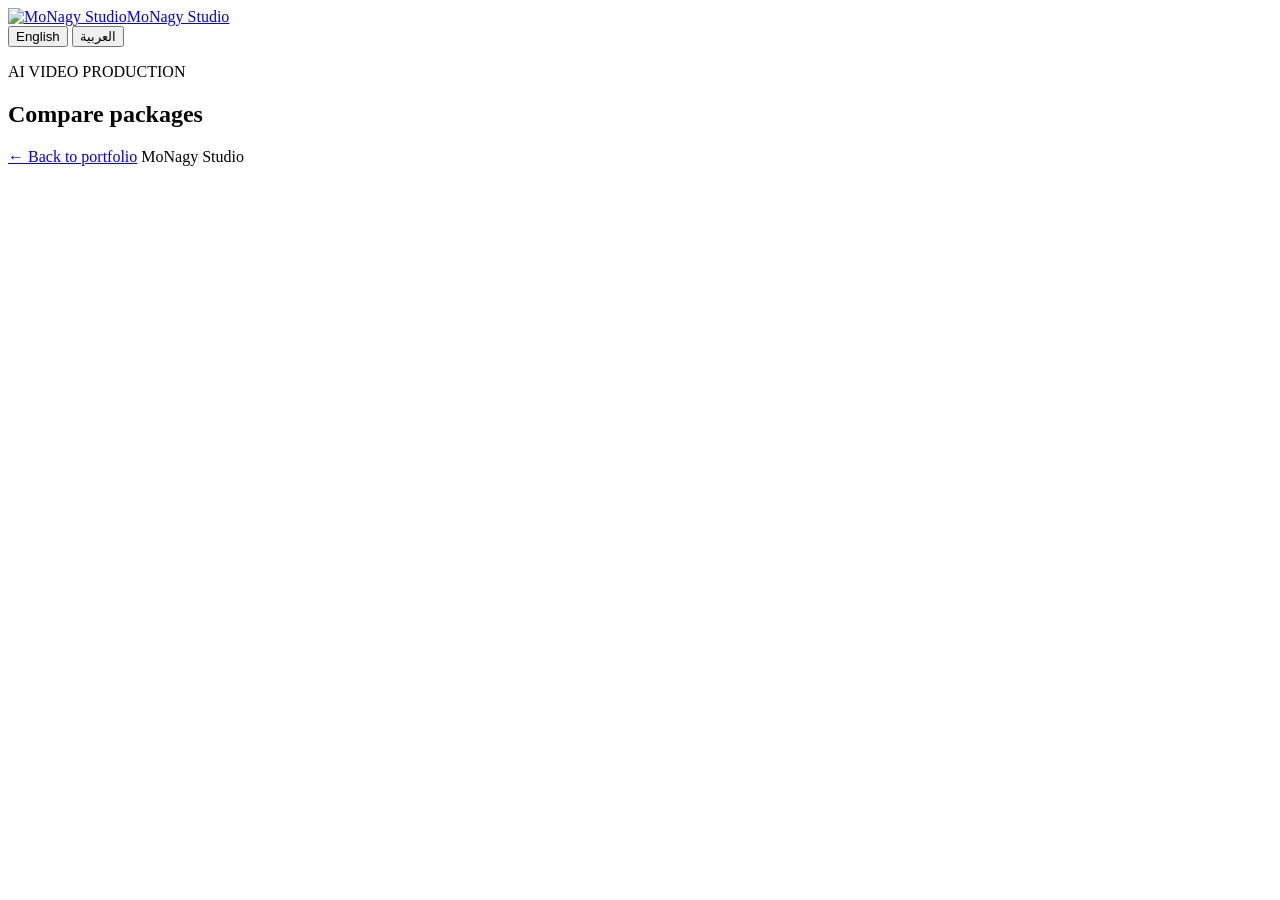
==== pricing.html @ 8e4f40fe "Add bilingual pricing page" ====
<!doctype html>
<html lang="en">
<head>
  <meta charset="utf-8">
  <meta name="viewport" content="width=device-width,initial-scale=1">
  <meta name="description" content="MoNagy Studio AI video production pricing packages.">
  <title>MoNagy Studio — Pricing</title>
  <link rel="icon" type="image/png" href="assets/logo-mark.png">
  <link rel="stylesheet" href="pricing.css">
</head>
<body>
  <main class="pricing-page" id="pricingPage">
    <header class="pricing-topbar">
      <a class="pricing-brand" href="./"><img src="assets/logo-mark.png" alt="MoNagy Studio"><span>MoNagy Studio</span></a>
      <div class="language-switch" role="group" aria-label="Language switcher">
        <button type="button" data-lang="en" class="active">English</button>
        <button type="button" data-lang="ar">العربية</button>
      </div>
    </header>

    <section class="pricing-hero">
      <p class="pricing-eyebrow" id="pricingEyebrow">AI VIDEO PRODUCTION</p>
      <h1 id="pricingTitle">Compare packages</h1>
      <p class="pricing-note" id="pricingNote"></p>
    </section>

    <section class="pricing-table-section" aria-labelledby="pricingTitle">
      <div class="pricing-table-wrap">
        <table class="pricing-table" id="pricingTable"></table>
      </div>
    </section>

    <footer class="pricing-footer">
      <a href="./">← Back to portfolio</a>
      <span>MoNagy Studio</span>
    </footer>
  </main>
  <script src="pricing.js"></script>
</body>
</html>
---- pricing.css ----
/* Editable bilingual pricing */
#pricing { max-width:var(--max,1480px); margin:auto; padding:80px clamp(20px,4vw,72px); scroll-margin-top:90px; }
#pricing .price-bilingual { display:grid; gap:7px; }
#pricing .price-ar { font-family:Cairo,sans-serif; }
#pricing .price-en { direction:ltr; }
#pricing .price-ar { direction:rtl; }
#pricing .pricing-heading { max-width:850px; margin-bottom:32px; }
#pricing h2 { font-size:clamp(26px,3.4vw,48px); line-height:1.35; margin:12px 0 20px; }
#pricing h2 .price-ar { color:var(--gold,#d9a52a); font-size:.75em; }
#pricing p, #pricing li { line-height:1.8; color:var(--muted,#aaa); }
#pricing .pricing-scroll { overflow-x:auto; border:1px solid var(--line,#444); border-radius:16px; }
#pricing .pricing-table { border-collapse:collapse; width:100%; min-width:780px; font-size:13px; }
#pricing caption { text-align:start; padding:15px 22px; color:var(--gold,#d9a52a); background:var(--panel,#101010); }
#pricing th, #pricing td { padding:19px; border-bottom:1px solid var(--line,#444); vertical-align:top; width:25%; text-align:start; }
#pricing thead th { background:var(--panel,#101010); }
#pricing thead th:first-child { vertical-align:middle; }
#pricing th { font-weight:600; }
#pricing tbody th { color:var(--muted,#aaa); font-weight:400; }
#pricing tbody tr:last-child > * { border-bottom:0; }
#pricing .package-price { display:block; font-size:38px; color:var(--gold,#d9a52a); margin:18px 0; direction:ltr; }
#pricing thead .price-bilingual:last-child { font-weight:400; }
#pricing .pricing-cta { display:block; padding:12px; border:1px solid var(--gold,#d9a52a); border-radius:8px; color:var(--gold,#d9a52a); }
#pricing .pricing-cta:hover { background:var(--gold,#d9a52a); color:#070707; }
#pricing a:focus-visible, #pricing summary:focus-visible, #pricing .pricing-scroll:focus-visible { outline:3px solid var(--gold,#d9a52a); outline-offset:4px; }
#pricing .pricing-details { display:grid; grid-template-columns:1fr 1.1fr; gap:50px; margin-top:50px; }
#pricing h3 { font-size:22px; line-height:1.5; }
#pricing ol { padding-inline-start:22px; }
#pricing li { margin-bottom:20px; padding-inline-start:8px; }
#pricing details { padding:18px 0; border-bottom:1px solid var(--line,#444); }
#pricing summary { cursor:pointer; line-height:1.65; }
#pricing summary .price-bilingual { display:inline-grid; width:calc(100% - 25px); vertical-align:top; }
#pricing .pricing-custom { display:block; padding:24px; margin-top:32px; border:1px solid var(--gold,#d9a52a); border-radius:12px; line-height:1.7; }
@media(max-width:700px) { #pricing .pricing-details { grid-template-columns:1fr; gap:18px; } #pricing { padding-top:50px; } #pricing .pricing-table { min-width:740px; } }

#pricing tbody tr:nth-child(odd) { background:rgba(255,255,255,.035); }
#pricing tbody td { text-align:center; vertical-align:middle; }
#pricing thead h3 { margin:8px 0 22px; }
#pricing thead .price-bilingual { margin-bottom:16px; }
#pricing .package-price { margin:0 0 10px; font-size:30px; }
#pricing .price-check { font-size:26px; color:var(--gold,#d9a52a); font-weight:700; }
#pricing .delivery-options { border:0; padding:0; margin:0; text-align:start; min-width:0; }
#pricing .delivery-options label { display:flex; gap:9px; align-items:flex-start; margin:10px 0 20px; cursor:pointer; }
#pricing .delivery-options input { margin-top:5px; accent-color:var(--gold,#d9a52a); width:17px; height:17px; flex-shrink:0; }
#pricing .pricing-total { display:block; font-size:24px; margin:4px 0 18px; color:var(--gold,#d9a52a); direction:ltr; }
#pricing .pricing-cta { background:var(--gold,#d9a52a); color:#070707; font-weight:700; text-align:center; }
#pricing .price-sr-only { position:absolute; width:1px; height:1px; padding:0; margin:-1px; overflow:hidden; clip-path:inset(50%); white-space:nowrap; border:0; }
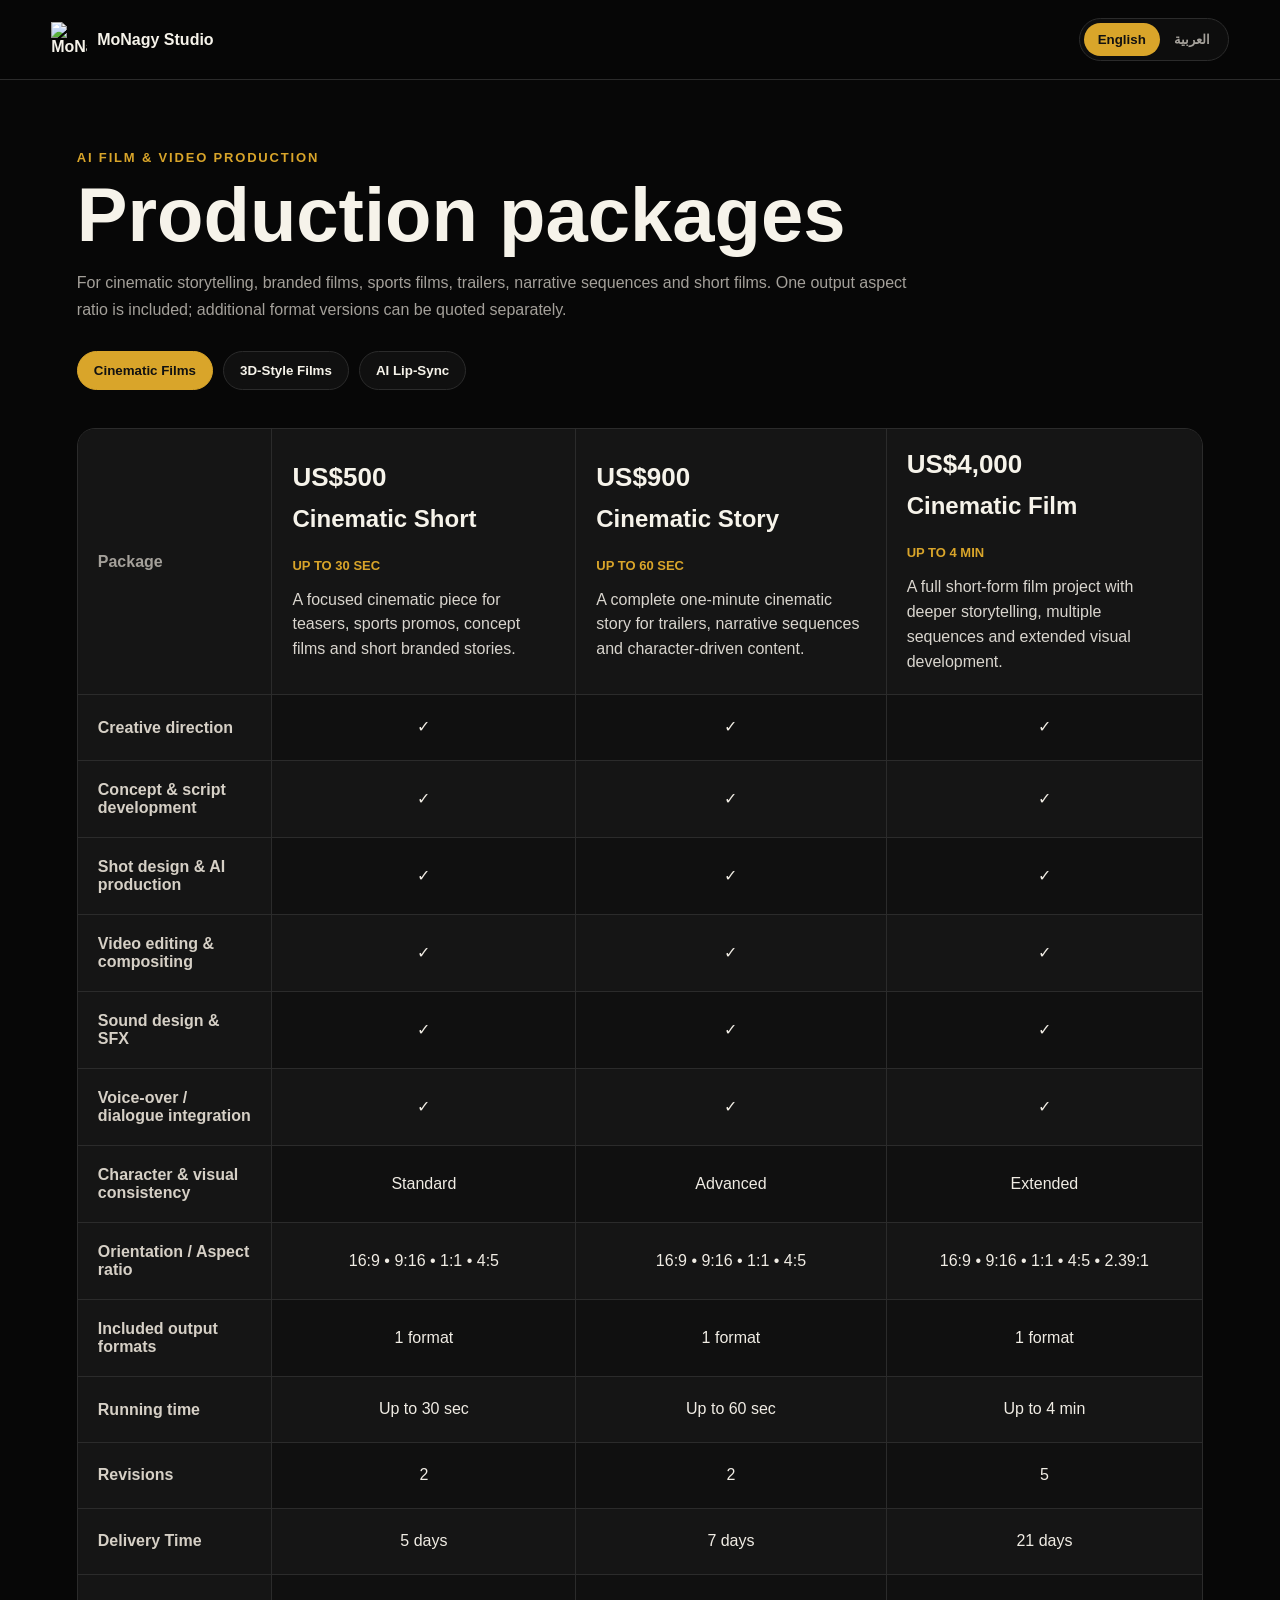
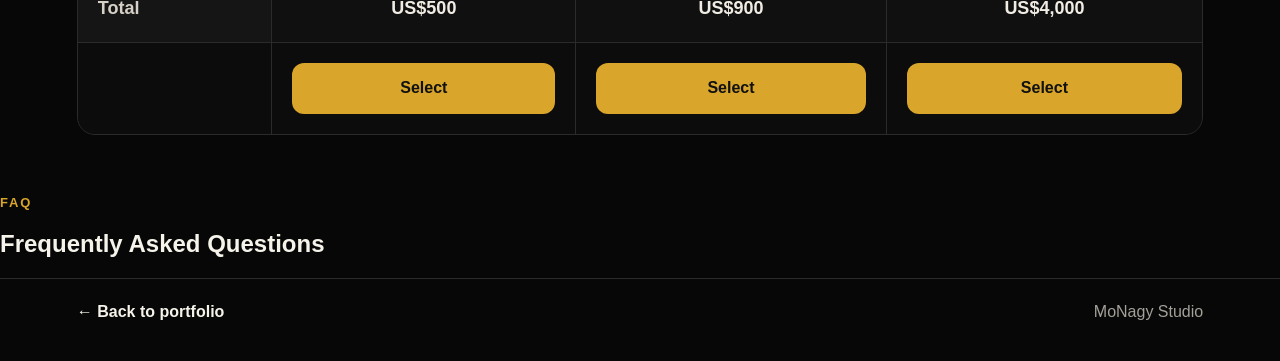
==== commit de251c92: "Add bilingual FAQ section to pricing page" ====
--- a/pricing.html
+++ b/pricing.html
@@ -30,6 +30,15 @@
       </div>
     </section>
 
+    <section class="pricing-faq-section" id="faqSection" aria-labelledby="faqTitle">
+      <div class="pricing-faq-heading">
+        <p class="pricing-eyebrow" id="faqEyebrow">FAQ</p>
+        <h2 id="faqTitle">Frequently Asked Questions</h2>
+        <p id="faqIntro"></p>
+      </div>
+      <div class="pricing-faq-list" id="faqList"></div>
+    </section>
+
     <footer class="pricing-footer">
       <a href="./">← Back to portfolio</a>
       <span>MoNagy Studio</span>
--- a/pricing.css
+++ b/pricing.css
@@ -1,47 +1 @@
-
-/* Editable bilingual pricing */
-#pricing { max-width:var(--max,1480px); margin:auto; padding:80px clamp(20px,4vw,72px); scroll-margin-top:90px; }
-#pricing .price-bilingual { display:grid; gap:7px; }
-#pricing .price-ar { font-family:Cairo,sans-serif; }
-#pricing .price-en { direction:ltr; }
-#pricing .price-ar { direction:rtl; }
-#pricing .pricing-heading { max-width:850px; margin-bottom:32px; }
-#pricing h2 { font-size:clamp(26px,3.4vw,48px); line-height:1.35; margin:12px 0 20px; }
-#pricing h2 .price-ar { color:var(--gold,#d9a52a); font-size:.75em; }
-#pricing p, #pricing li { line-height:1.8; color:var(--muted,#aaa); }
-#pricing .pricing-scroll { overflow-x:auto; border:1px solid var(--line,#444); border-radius:16px; }
-#pricing .pricing-table { border-collapse:collapse; width:100%; min-width:780px; font-size:13px; }
-#pricing caption { text-align:start; padding:15px 22px; color:var(--gold,#d9a52a); background:var(--panel,#101010); }
-#pricing th, #pricing td { padding:19px; border-bottom:1px solid var(--line,#444); vertical-align:top; width:25%; text-align:start; }
-#pricing thead th { background:var(--panel,#101010); }
-#pricing thead th:first-child { vertical-align:middle; }
-#pricing th { font-weight:600; }
-#pricing tbody th { color:var(--muted,#aaa); font-weight:400; }
-#pricing tbody tr:last-child > * { border-bottom:0; }
-#pricing .package-price { display:block; font-size:38px; color:var(--gold,#d9a52a); margin:18px 0; direction:ltr; }
-#pricing thead .price-bilingual:last-child { font-weight:400; }
-#pricing .pricing-cta { display:block; padding:12px; border:1px solid var(--gold,#d9a52a); border-radius:8px; color:var(--gold,#d9a52a); }
-#pricing .pricing-cta:hover { background:var(--gold,#d9a52a); color:#070707; }
-#pricing a:focus-visible, #pricing summary:focus-visible, #pricing .pricing-scroll:focus-visible { outline:3px solid var(--gold,#d9a52a); outline-offset:4px; }
-#pricing .pricing-details { display:grid; grid-template-columns:1fr 1.1fr; gap:50px; margin-top:50px; }
-#pricing h3 { font-size:22px; line-height:1.5; }
-#pricing ol { padding-inline-start:22px; }
-#pricing li { margin-bottom:20px; padding-inline-start:8px; }
-#pricing details { padding:18px 0; border-bottom:1px solid var(--line,#444); }
-#pricing summary { cursor:pointer; line-height:1.65; }
-#pricing summary .price-bilingual { display:inline-grid; width:calc(100% - 25px); vertical-align:top; }
-#pricing .pricing-custom { display:block; padding:24px; margin-top:32px; border:1px solid var(--gold,#d9a52a); border-radius:12px; line-height:1.7; }
-@media(max-width:700px) { #pricing .pricing-details { grid-template-columns:1fr; gap:18px; } #pricing { padding-top:50px; } #pricing .pricing-table { min-width:740px; } }
-
-#pricing tbody tr:nth-child(odd) { background:rgba(255,255,255,.035); }
-#pricing tbody td { text-align:center; vertical-align:middle; }
-#pricing thead h3 { margin:8px 0 22px; }
-#pricing thead .price-bilingual { margin-bottom:16px; }
-#pricing .package-price { margin:0 0 10px; font-size:30px; }
-#pricing .price-check { font-size:26px; color:var(--gold,#d9a52a); font-weight:700; }
-#pricing .delivery-options { border:0; padding:0; margin:0; text-align:start; min-width:0; }
-#pricing .delivery-options label { display:flex; gap:9px; align-items:flex-start; margin:10px 0 20px; cursor:pointer; }
-#pricing .delivery-options input { margin-top:5px; accent-color:var(--gold,#d9a52a); width:17px; height:17px; flex-shrink:0; }
-#pricing .pricing-total { display:block; font-size:24px; margin:4px 0 18px; color:var(--gold,#d9a52a); direction:ltr; }
-#pricing .pricing-cta { background:var(--gold,#d9a52a); color:#070707; font-weight:700; text-align:center; }
-#pricing .price-sr-only { position:absolute; width:1px; height:1px; padding:0; margin:-1px; overflow:hidden; clip-path:inset(50%); white-space:nowrap; border:0; }
+:root{--bg:#070707;--panel:#101010;--panel2:#151515;--text:#f6f3ea;--muted:#a4a09a;--line:#2b2b2b;--accent:#d9a52a}*{box-sizing:border-box}body{margin:0;background:var(--bg);color:var(--text);font-family:Arial,"Segoe UI",Tahoma,sans-serif}.pricing-page{min-height:100vh}.pricing-topbar{position:sticky;top:0;z-index:10;display:flex;justify-content:space-between;align-items:center;gap:20px;padding:18px clamp(18px,4vw,52px);background:rgba(7,7,7,.92);backdrop-filter:blur(12px);border-bottom:1px solid var(--line)}.pricing-brand{display:flex;align-items:center;gap:10px;color:var(--text);text-decoration:none;font-weight:800}.pricing-brand img{width:36px;height:36px;object-fit:contain}.language-switch{display:flex;border:1px solid var(--line);border-radius:999px;padding:4px;background:#0d0d0d}.language-switch button{border:0;background:transparent;color:var(--muted);padding:9px 14px;border-radius:999px;font-weight:800;cursor:pointer}.language-switch button.active{background:var(--accent);color:#111}.pricing-hero{padding:70px clamp(18px,6vw,80px) 28px;max-width:1450px;margin:auto}.pricing-eyebrow{margin:0 0 12px;color:var(--accent);font-size:13px;font-weight:900;letter-spacing:.14em}.pricing-hero h1{margin:0;font-size:clamp(36px,6vw,76px);line-height:1}.pricing-note{max-width:860px;color:var(--muted);line-height:1.7;font-size:16px}.pricing-category-switch{display:flex;flex-wrap:wrap;gap:10px;margin-top:28px}.pricing-category-switch button{border:1px solid var(--line);background:var(--panel);color:var(--text);padding:11px 16px;border-radius:999px;font-weight:900;cursor:pointer;transition:.2s}.pricing-category-switch button:hover{border-color:#575757;transform:translateY(-1px)}.pricing-category-switch button.active{background:var(--accent);border-color:var(--accent);color:#111}.pricing-table-section{padding:10px clamp(18px,6vw,80px) 60px}.pricing-table-wrap{max-width:1450px;margin:auto;overflow:auto;border:1px solid var(--line);border-radius:18px;background:var(--panel)}.pricing-table{width:100%;min-width:960px;border-collapse:separate;border-spacing:0}.pricing-table th,.pricing-table td{border-right:1px solid var(--line);border-bottom:1px solid var(--line);padding:20px;vertical-align:middle}.pricing-table th:last-child,.pricing-table td:last-child{border-right:0}.pricing-table tr:last-child td{border-bottom:0}.pricing-table thead th{background:var(--panel2);text-align:left}.pricing-table[dir="rtl"] thead th{text-align:right}.pricing-table thead th:first-child{min-width:180px;color:var(--muted);font-weight:700}.package-head{min-width:240px}.package-price{display:block;font-size:26px;font-weight:900;color:var(--text);margin-bottom:12px}.package-name{display:block;font-size:24px;font-weight:900;margin-bottom:24px}.package-tagline{display:block;font-size:13px;line-height:1.45;font-weight:900;color:var(--accent);text-transform:uppercase;margin-bottom:12px}.pricing-table[dir="rtl"] .package-tagline{text-transform:none}.package-summary{display:block;color:#d9d5ce;line-height:1.55;font-weight:500}.feature-label{font-weight:800;color:#d6d0c6;background:rgba(255,255,255,.018)}.pricing-table tbody td:not(.feature-label){text-align:center;color:#f0ece4;white-space:pre-line;line-height:1.55}.pricing-table tbody tr:nth-child(even) td{background:rgba(255,255,255,.018)}.pricing-table tbody tr.emphasis-row td{font-size:18px;font-weight:900}.pricing-select-row td{background:#0c0c0c!important}.select-btn{display:block;text-align:center;text-decoration:none;background:var(--accent);color:#111;padding:13px 18px;border-radius:12px;font-weight:900;transition:.2s}.select-btn:hover{transform:translateY(-1px);filter:brightness(1.06)}.pricing-footer{display:flex;justify-content:space-between;gap:20px;align-items:center;padding:24px clamp(18px,6vw,80px) 40px;border-top:1px solid var(--line);color:var(--muted)}.pricing-footer a{color:var(--text);text-decoration:none;font-weight:800}.pricing-page[dir="rtl"] .pricing-footer{direction:rtl}.pricing-page[dir="rtl"] .pricing-brand,.pricing-page[dir="rtl"] .pricing-hero{text-align:right}.pricing-page[dir="rtl"] .pricing-category-switch{justify-content:flex-start}@media(max-width:760px){.pricing-topbar{align-items:flex-start;flex-direction:column}.pricing-hero{padding-top:42px}.pricing-category-switch{overflow-x:auto;flex-wrap:nowrap;padding-bottom:4px}.pricing-category-switch button{white-space:nowrap}.pricing-table-section{padding-inline:12px}.pricing-footer{flex-direction:column;align-items:flex-start}}
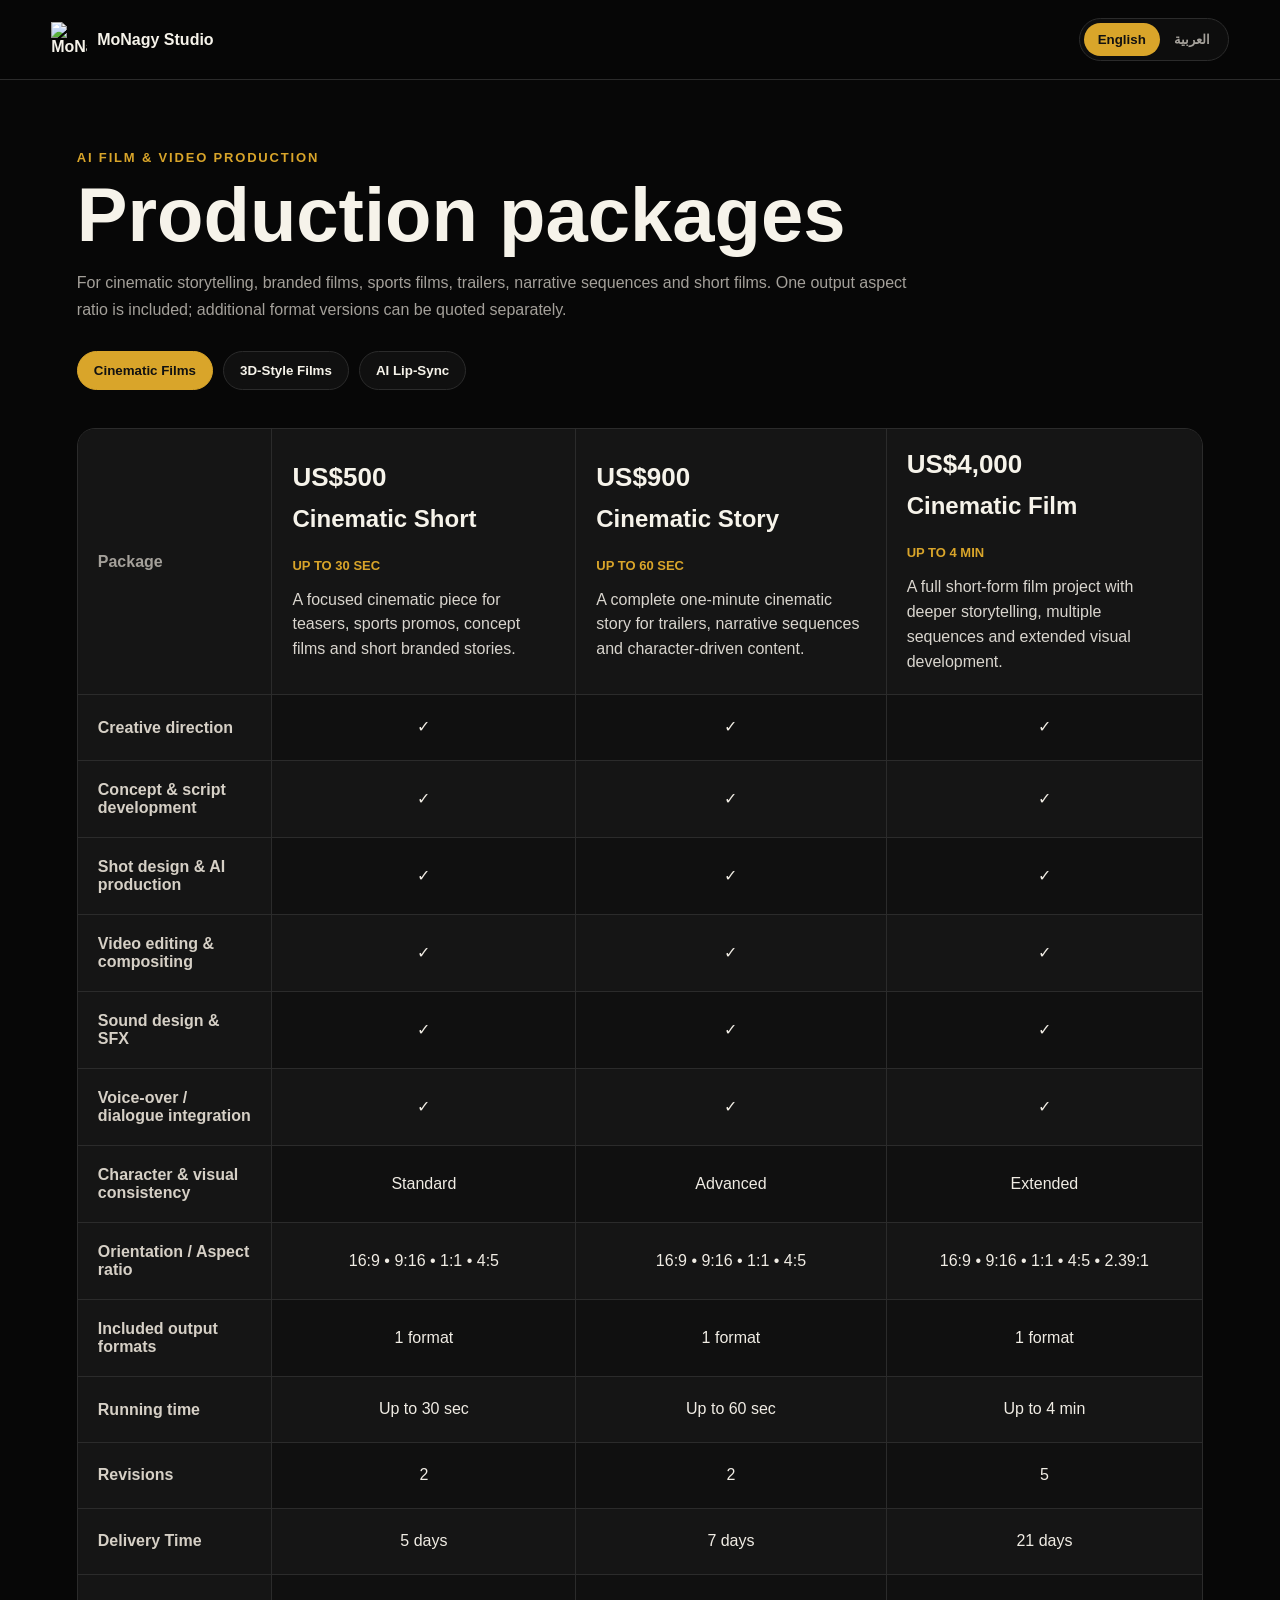
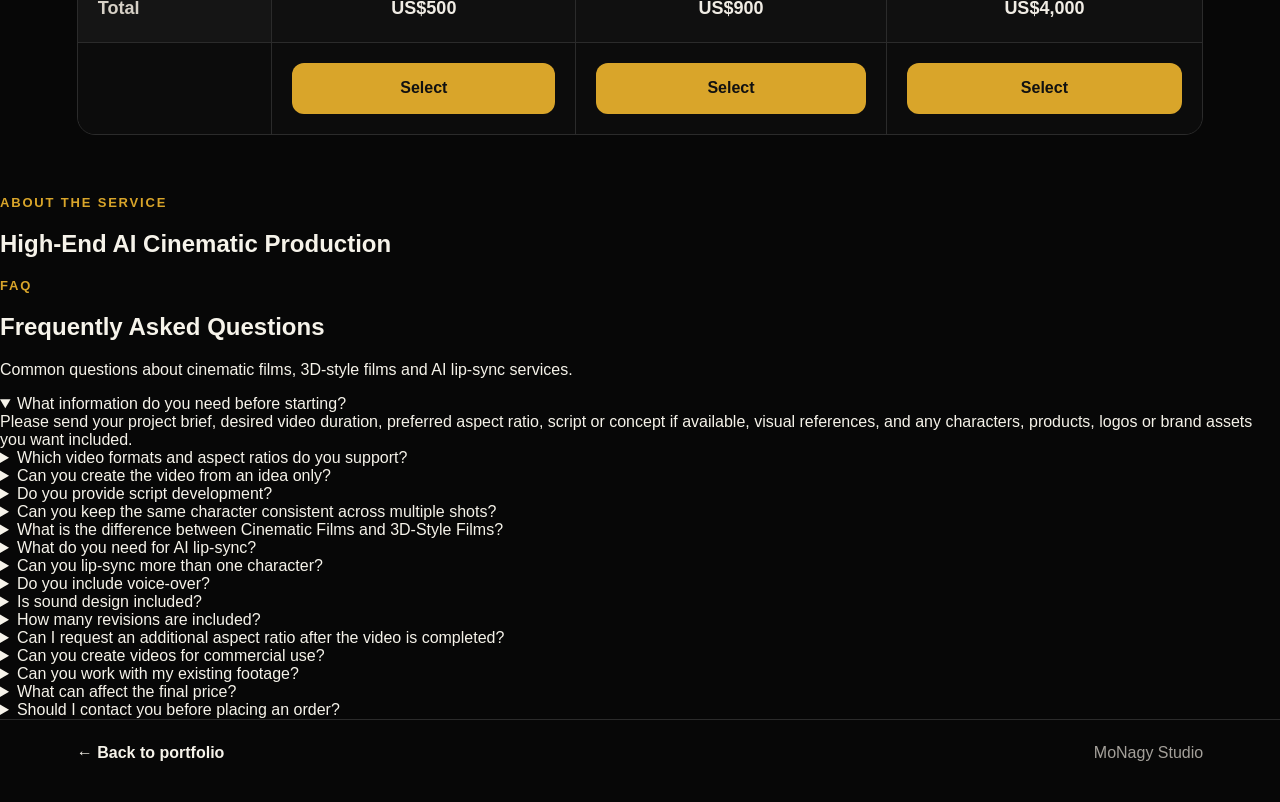
==== commit b8a58ed1: "Add bilingual service overview section to pricing page" ====
--- a/pricing.html
+++ b/pricing.html
@@ -30,6 +30,34 @@
       </div>
     </section>
 
+    <section class="service-overview-section" id="serviceOverviewSection" aria-labelledby="serviceOverviewTitle">
+      <div class="service-overview-heading">
+        <p class="pricing-eyebrow" id="serviceOverviewEyebrow">ABOUT THE SERVICE</p>
+        <h2 id="serviceOverviewTitle">High-End AI Cinematic Production</h2>
+        <p class="service-overview-subtitle" id="serviceOverviewSubtitle"></p>
+        <p class="service-overview-intro" id="serviceOverviewIntro"></p>
+      </div>
+      <div class="service-overview-grid">
+        <article>
+          <h3 id="serviceSummaryTitle"></h3>
+          <ul id="serviceSummaryList"></ul>
+        </article>
+        <article>
+          <h3 id="serviceIdealTitle"></h3>
+          <ul id="serviceIdealList"></ul>
+        </article>
+        <article>
+          <h3 id="serviceIncludesTitle"></h3>
+          <ul id="serviceIncludesList"></ul>
+        </article>
+      </div>
+      <div class="service-overview-note">
+        <h3 id="serviceNoteTitle"></h3>
+        <p id="serviceNote"></p>
+        <strong id="serviceCta"></strong>
+      </div>
+    </section>
+
     <section class="pricing-faq-section" id="faqSection" aria-labelledby="faqTitle">
       <div class="pricing-faq-heading">
         <p class="pricing-eyebrow" id="faqEyebrow">FAQ</p>
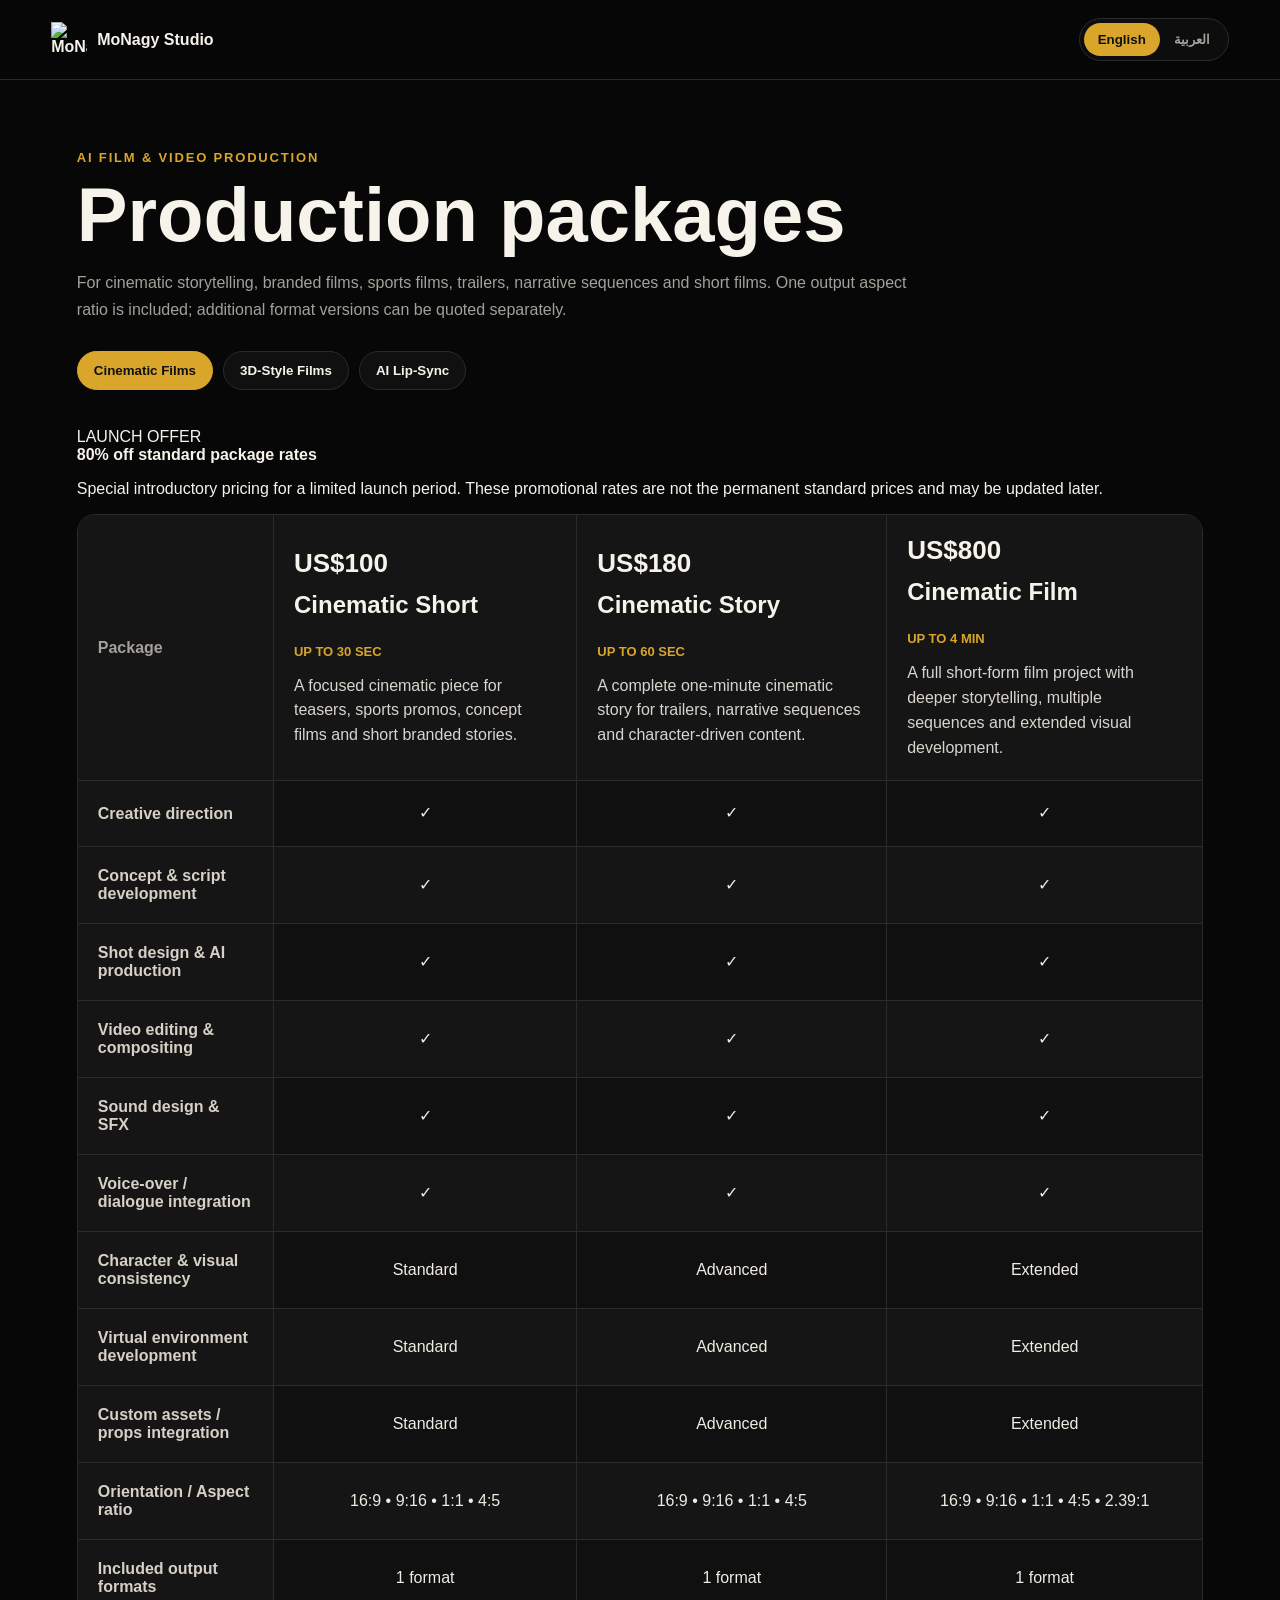
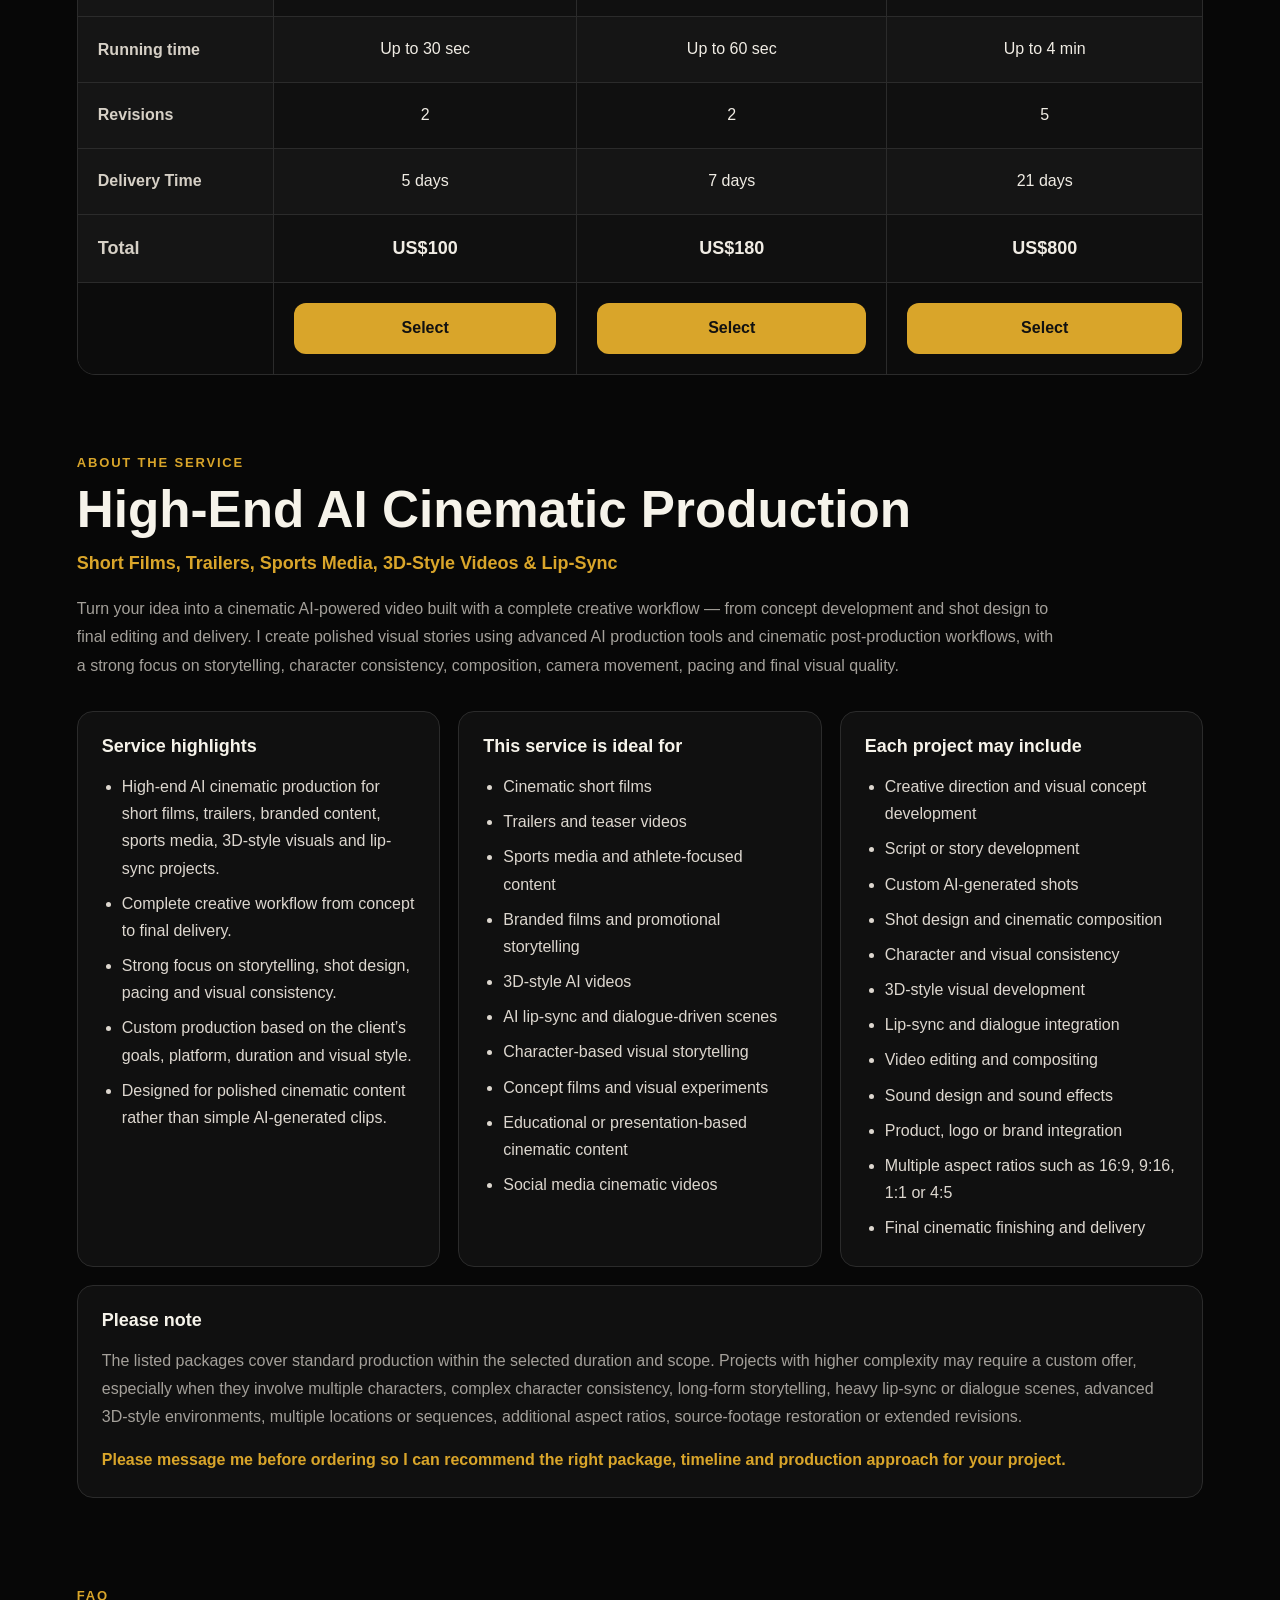
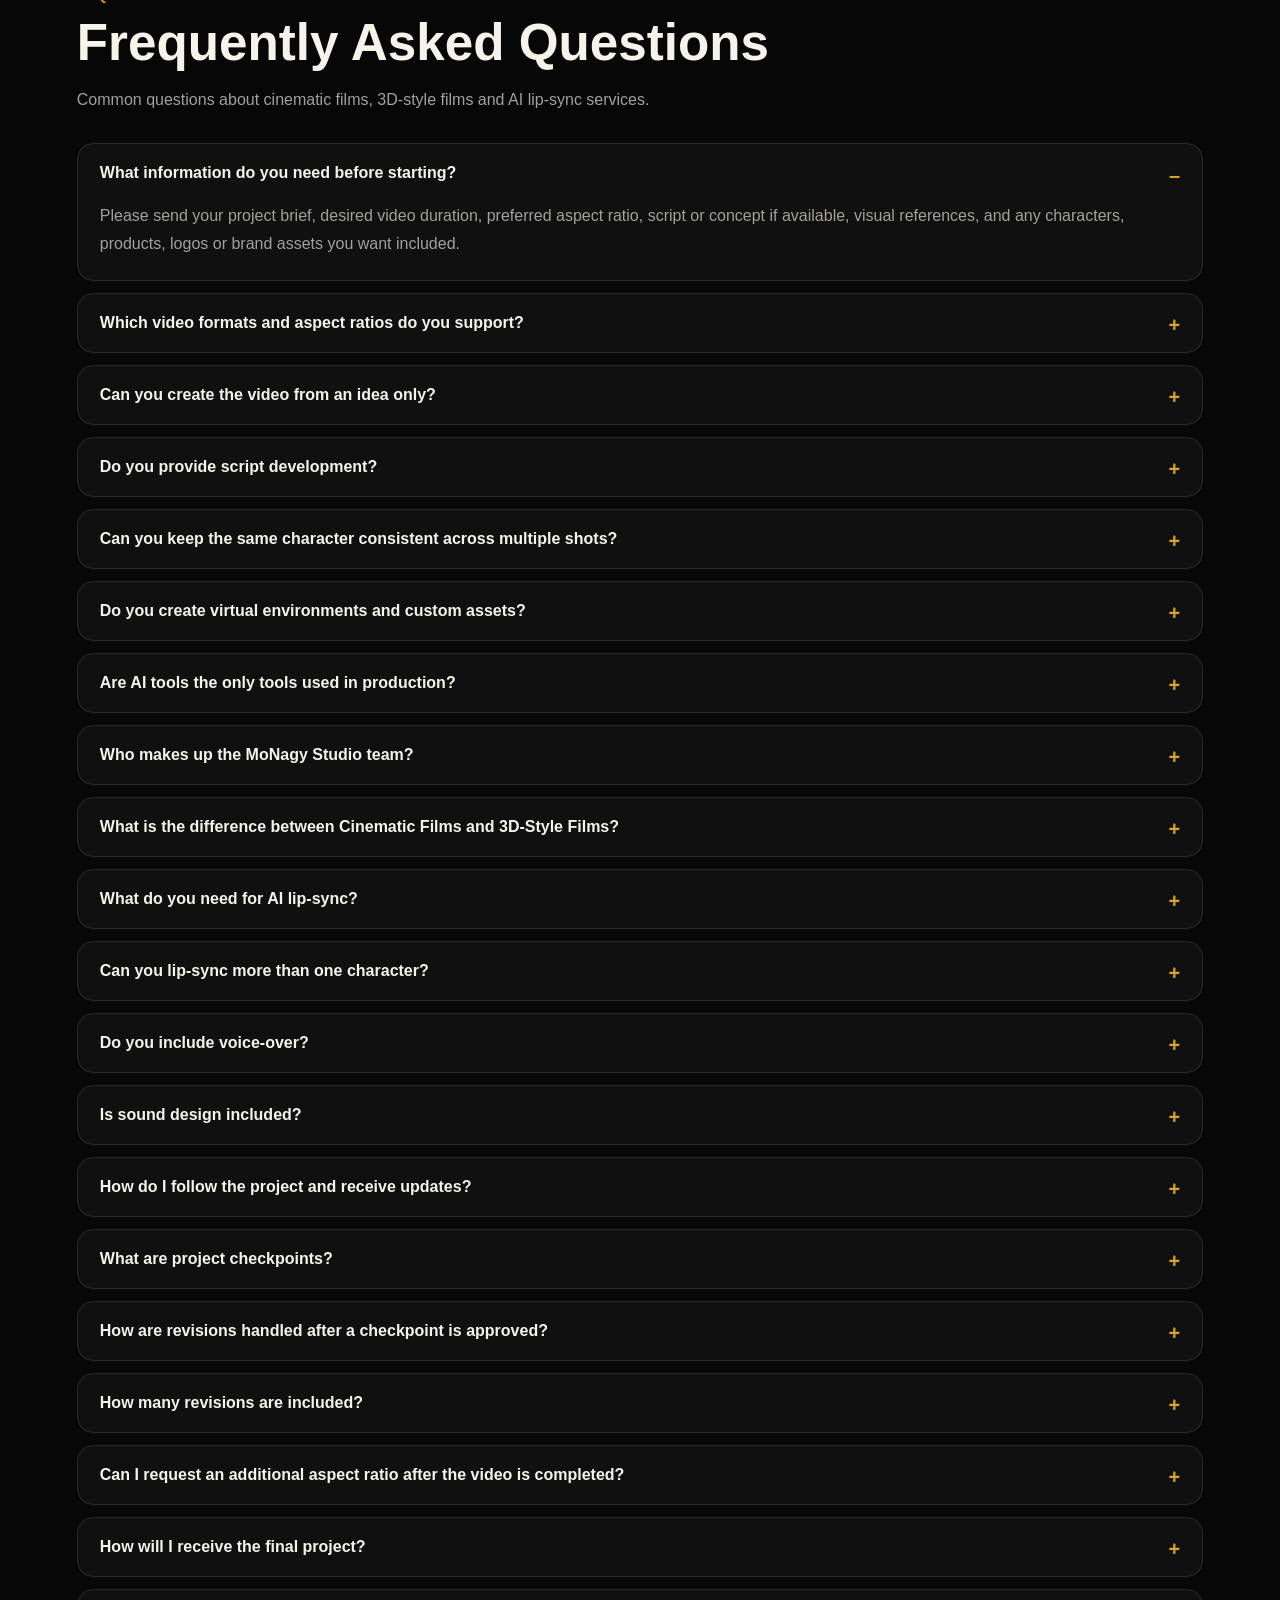
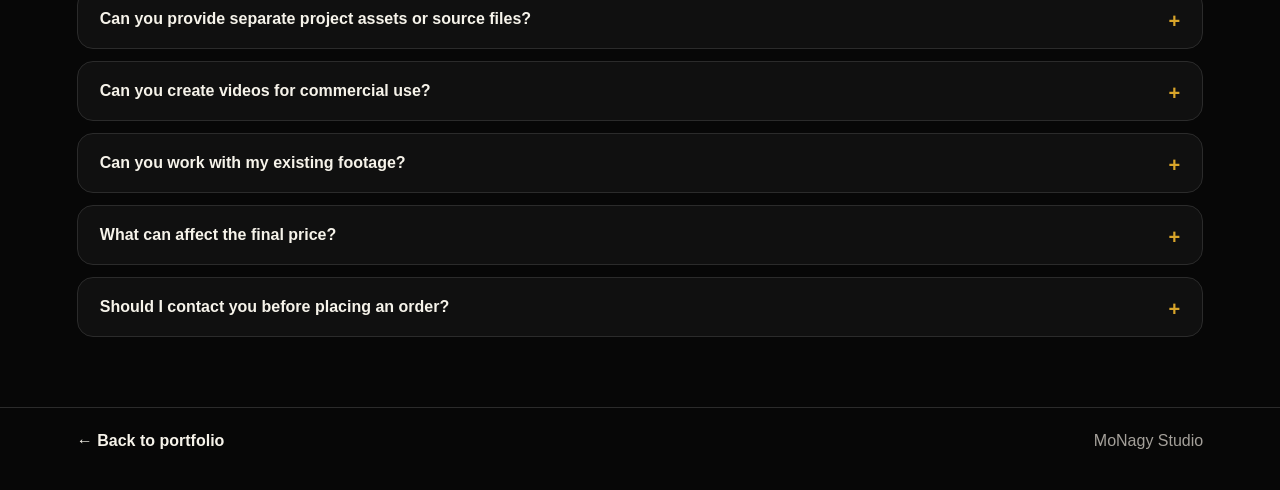
==== commit aecf7161: "Add promotional offer banner above pricing tables" ====
--- a/pricing.html
+++ b/pricing.html
@@ -25,6 +25,13 @@
     </section>
 
     <section class="pricing-table-section" aria-labelledby="pricingTitle">
+      <div class="pricing-offer-banner" id="pricingOfferBanner" role="note">
+        <span class="pricing-offer-badge" id="pricingOfferBadge">LAUNCH OFFER</span>
+        <div>
+          <strong id="pricingOfferTitle">80% off standard package rates</strong>
+          <p id="pricingOfferText">Special introductory pricing for a limited launch period. These promotional rates are not the permanent standard prices and may be updated later.</p>
+        </div>
+      </div>
       <div class="pricing-table-wrap">
         <table class="pricing-table" id="pricingTable"></table>
       </div>
--- a/pricing.css
+++ b/pricing.css
@@ -1 +1 @@
-:root{--bg:#070707;--panel:#101010;--panel2:#151515;--text:#f6f3ea;--muted:#a4a09a;--line:#2b2b2b;--accent:#d9a52a}*{box-sizing:border-box}body{margin:0;background:var(--bg);color:var(--text);font-family:Arial,"Segoe UI",Tahoma,sans-serif}.pricing-page{min-height:100vh}.pricing-topbar{position:sticky;top:0;z-index:10;display:flex;justify-content:space-between;align-items:center;gap:20px;padding:18px clamp(18px,4vw,52px);background:rgba(7,7,7,.92);backdrop-filter:blur(12px);border-bottom:1px solid var(--line)}.pricing-brand{display:flex;align-items:center;gap:10px;color:var(--text);text-decoration:none;font-weight:800}.pricing-brand img{width:36px;height:36px;object-fit:contain}.language-switch{display:flex;border:1px solid var(--line);border-radius:999px;padding:4px;background:#0d0d0d}.language-switch button{border:0;background:transparent;color:var(--muted);padding:9px 14px;border-radius:999px;font-weight:800;cursor:pointer}.language-switch button.active{background:var(--accent);color:#111}.pricing-hero{padding:70px clamp(18px,6vw,80px) 28px;max-width:1450px;margin:auto}.pricing-eyebrow{margin:0 0 12px;color:var(--accent);font-size:13px;font-weight:900;letter-spacing:.14em}.pricing-hero h1{margin:0;font-size:clamp(36px,6vw,76px);line-height:1}.pricing-note{max-width:860px;color:var(--muted);line-height:1.7;font-size:16px}.pricing-category-switch{display:flex;flex-wrap:wrap;gap:10px;margin-top:28px}.pricing-category-switch button{border:1px solid var(--line);background:var(--panel);color:var(--text);padding:11px 16px;border-radius:999px;font-weight:900;cursor:pointer;transition:.2s}.pricing-category-switch button:hover{border-color:#575757;transform:translateY(-1px)}.pricing-category-switch button.active{background:var(--accent);border-color:var(--accent);color:#111}.pricing-table-section{padding:10px clamp(18px,6vw,80px) 60px}.pricing-table-wrap{max-width:1450px;margin:auto;overflow:auto;border:1px solid var(--line);border-radius:18px;background:var(--panel)}.pricing-table{width:100%;min-width:960px;border-collapse:separate;border-spacing:0}.pricing-table th,.pricing-table td{border-right:1px solid var(--line);border-bottom:1px solid var(--line);padding:20px;vertical-align:middle}.pricing-table th:last-child,.pricing-table td:last-child{border-right:0}.pricing-table tr:last-child td{border-bottom:0}.pricing-table thead th{background:var(--panel2);text-align:left}.pricing-table[dir="rtl"] thead th{text-align:right}.pricing-table thead th:first-child{min-width:180px;color:var(--muted);font-weight:700}.package-head{min-width:240px}.package-price{display:block;font-size:26px;font-weight:900;color:var(--text);margin-bottom:12px}.package-name{display:block;font-size:24px;font-weight:900;margin-bottom:24px}.package-tagline{display:block;font-size:13px;line-height:1.45;font-weight:900;color:var(--accent);text-transform:uppercase;margin-bottom:12px}.pricing-table[dir="rtl"] .package-tagline{text-transform:none}.package-summary{display:block;color:#d9d5ce;line-height:1.55;font-weight:500}.feature-label{font-weight:800;color:#d6d0c6;background:rgba(255,255,255,.018)}.pricing-table tbody td:not(.feature-label){text-align:center;color:#f0ece4;white-space:pre-line;line-height:1.55}.pricing-table tbody tr:nth-child(even) td{background:rgba(255,255,255,.018)}.pricing-table tbody tr.emphasis-row td{font-size:18px;font-weight:900}.pricing-select-row td{background:#0c0c0c!important}.select-btn{display:block;text-align:center;text-decoration:none;background:var(--accent);color:#111;padding:13px 18px;border-radius:12px;font-weight:900;transition:.2s}.select-btn:hover{transform:translateY(-1px);filter:brightness(1.06)}.pricing-footer{display:flex;justify-content:space-between;gap:20px;align-items:center;padding:24px clamp(18px,6vw,80px) 40px;border-top:1px solid var(--line);color:var(--muted)}.pricing-footer a{color:var(--text);text-decoration:none;font-weight:800}.pricing-page[dir="rtl"] .pricing-footer{direction:rtl}.pricing-page[dir="rtl"] .pricing-brand,.pricing-page[dir="rtl"] .pricing-hero{text-align:right}.pricing-page[dir="rtl"] .pricing-category-switch{justify-content:flex-start}@media(max-width:760px){.pricing-topbar{align-items:flex-start;flex-direction:column}.pricing-hero{padding-top:42px}.pricing-category-switch{overflow-x:auto;flex-wrap:nowrap;padding-bottom:4px}.pricing-category-switch button{white-space:nowrap}.pricing-table-section{padding-inline:12px}.pricing-footer{flex-direction:column;align-items:flex-start}}
+:root{--bg:#070707;--panel:#101010;--panel2:#151515;--text:#f6f3ea;--muted:#a4a09a;--line:#2b2b2b;--accent:#d9a52a}*{box-sizing:border-box}body{margin:0;background:var(--bg);color:var(--text);font-family:Arial,"Segoe UI",Tahoma,sans-serif}.pricing-page{min-height:100vh}.pricing-topbar{position:sticky;top:0;z-index:10;display:flex;justify-content:space-between;align-items:center;gap:20px;padding:18px clamp(18px,4vw,52px);background:rgba(7,7,7,.92);backdrop-filter:blur(12px);border-bottom:1px solid var(--line)}.pricing-brand{display:flex;align-items:center;gap:10px;color:var(--text);text-decoration:none;font-weight:800}.pricing-brand img{width:36px;height:36px;object-fit:contain}.language-switch{display:flex;border:1px solid var(--line);border-radius:999px;padding:4px;background:#0d0d0d}.language-switch button{border:0;background:transparent;color:var(--muted);padding:9px 14px;border-radius:999px;font-weight:800;cursor:pointer}.language-switch button.active{background:var(--accent);color:#111}.pricing-hero{padding:70px clamp(18px,6vw,80px) 28px;max-width:1450px;margin:auto}.pricing-eyebrow{margin:0 0 12px;color:var(--accent);font-size:13px;font-weight:900;letter-spacing:.14em}.pricing-hero h1{margin:0;font-size:clamp(36px,6vw,76px);line-height:1}.pricing-note{max-width:860px;color:var(--muted);line-height:1.7;font-size:16px}.pricing-category-switch{display:flex;flex-wrap:wrap;gap:10px;margin-top:28px}.pricing-category-switch button{border:1px solid var(--line);background:var(--panel);color:var(--text);padding:11px 16px;border-radius:999px;font-weight:900;cursor:pointer;transition:.2s}.pricing-category-switch button:hover{border-color:#575757;transform:translateY(-1px)}.pricing-category-switch button.active{background:var(--accent);border-color:var(--accent);color:#111}.pricing-table-section{padding:10px clamp(18px,6vw,80px) 60px}.pricing-table-wrap{max-width:1450px;margin:auto;overflow:auto;border:1px solid var(--line);border-radius:18px;background:var(--panel)}.pricing-table{width:100%;min-width:960px;border-collapse:separate;border-spacing:0}.pricing-table th,.pricing-table td{border-right:1px solid var(--line);border-bottom:1px solid var(--line);padding:20px;vertical-align:middle}.pricing-table th:last-child,.pricing-table td:last-child{border-right:0}.pricing-table tr:last-child td{border-bottom:0}.pricing-table thead th{background:var(--panel2);text-align:left}.pricing-table[dir="rtl"] thead th{text-align:right}.pricing-table thead th:first-child{min-width:180px;color:var(--muted);font-weight:700}.package-head{min-width:240px}.package-price{display:block;font-size:26px;font-weight:900;color:var(--text);margin-bottom:12px}.package-name{display:block;font-size:24px;font-weight:900;margin-bottom:24px}.package-tagline{display:block;font-size:13px;line-height:1.45;font-weight:900;color:var(--accent);text-transform:uppercase;margin-bottom:12px}.pricing-table[dir="rtl"] .package-tagline{text-transform:none}.package-summary{display:block;color:#d9d5ce;line-height:1.55;font-weight:500}.feature-label{font-weight:800;color:#d6d0c6;background:rgba(255,255,255,.018)}.pricing-table tbody td:not(.feature-label){text-align:center;color:#f0ece4;white-space:pre-line;line-height:1.55}.pricing-table tbody tr:nth-child(even) td{background:rgba(255,255,255,.018)}.pricing-table tbody tr.emphasis-row td{font-size:18px;font-weight:900}.pricing-select-row td{background:#0c0c0c!important}.select-btn{display:block;text-align:center;text-decoration:none;background:var(--accent);color:#111;padding:13px 18px;border-radius:12px;font-weight:900;transition:.2s}.select-btn:hover{transform:translateY(-1px);filter:brightness(1.06)}.service-overview-section,.pricing-faq-section{max-width:1450px;margin:auto;padding:20px clamp(18px,6vw,80px) 70px}.service-overview-heading,.pricing-faq-heading{max-width:980px}.service-overview-heading h2,.pricing-faq-heading h2{margin:0 0 12px;font-size:clamp(30px,4vw,52px);line-height:1.08}.service-overview-subtitle{margin:0 0 18px;color:var(--accent);font-size:18px;font-weight:800;line-height:1.5}.service-overview-intro,.pricing-faq-heading>p:last-child{color:var(--muted);font-size:16px;line-height:1.8}.service-overview-grid{display:grid;grid-template-columns:repeat(3,minmax(0,1fr));gap:18px;margin-top:30px}.service-overview-grid article,.service-overview-note,.faq-item{background:var(--panel);border:1px solid var(--line);border-radius:16px}.service-overview-grid article{padding:24px}.service-overview-grid h3,.service-overview-note h3{margin:0 0 16px;font-size:18px}.service-overview-grid ul{margin:0;padding-inline-start:20px;color:#ddd7cf;line-height:1.7}.service-overview-grid li+li{margin-top:8px}.service-overview-note{margin-top:18px;padding:24px}.service-overview-note p{margin:0 0 16px;color:var(--muted);line-height:1.75}.service-overview-note strong{display:block;color:var(--accent);line-height:1.65}.pricing-faq-list{display:grid;gap:12px;margin-top:28px}.faq-item{overflow:hidden}.faq-item summary{cursor:pointer;list-style:none;padding:20px 22px;font-weight:900}.faq-item summary::-webkit-details-marker{display:none}.faq-item summary::after{content:'+';float:right;color:var(--accent);font-size:20px}.pricing-page[dir="rtl"] .faq-item summary::after{float:left}.faq-item[open] summary::after{content:'–'}.faq-answer{padding:0 22px 22px;color:var(--muted);line-height:1.75}.pricing-footer{display:flex;justify-content:space-between;gap:20px;align-items:center;padding:24px clamp(18px,6vw,80px) 40px;border-top:1px solid var(--line);color:var(--muted)}.pricing-footer a{color:var(--text);text-decoration:none;font-weight:800}.pricing-page[dir="rtl"] .pricing-footer{direction:rtl}.pricing-page[dir="rtl"] .pricing-brand,.pricing-page[dir="rtl"] .pricing-hero,.pricing-page[dir="rtl"] .service-overview-section,.pricing-page[dir="rtl"] .pricing-faq-section{text-align:right}.pricing-page[dir="rtl"] .pricing-category-switch{justify-content:flex-start}@media(max-width:900px){.service-overview-grid{grid-template-columns:1fr}}@media(max-width:760px){.pricing-topbar{align-items:flex-start;flex-direction:column}.pricing-hero{padding-top:42px}.pricing-category-switch{overflow-x:auto;flex-wrap:nowrap;padding-bottom:4px}.pricing-category-switch button{white-space:nowrap}.pricing-table-section{padding-inline:12px}.service-overview-section,.pricing-faq-section{padding-inline:18px}.pricing-footer{flex-direction:column;align-items:flex-start}}
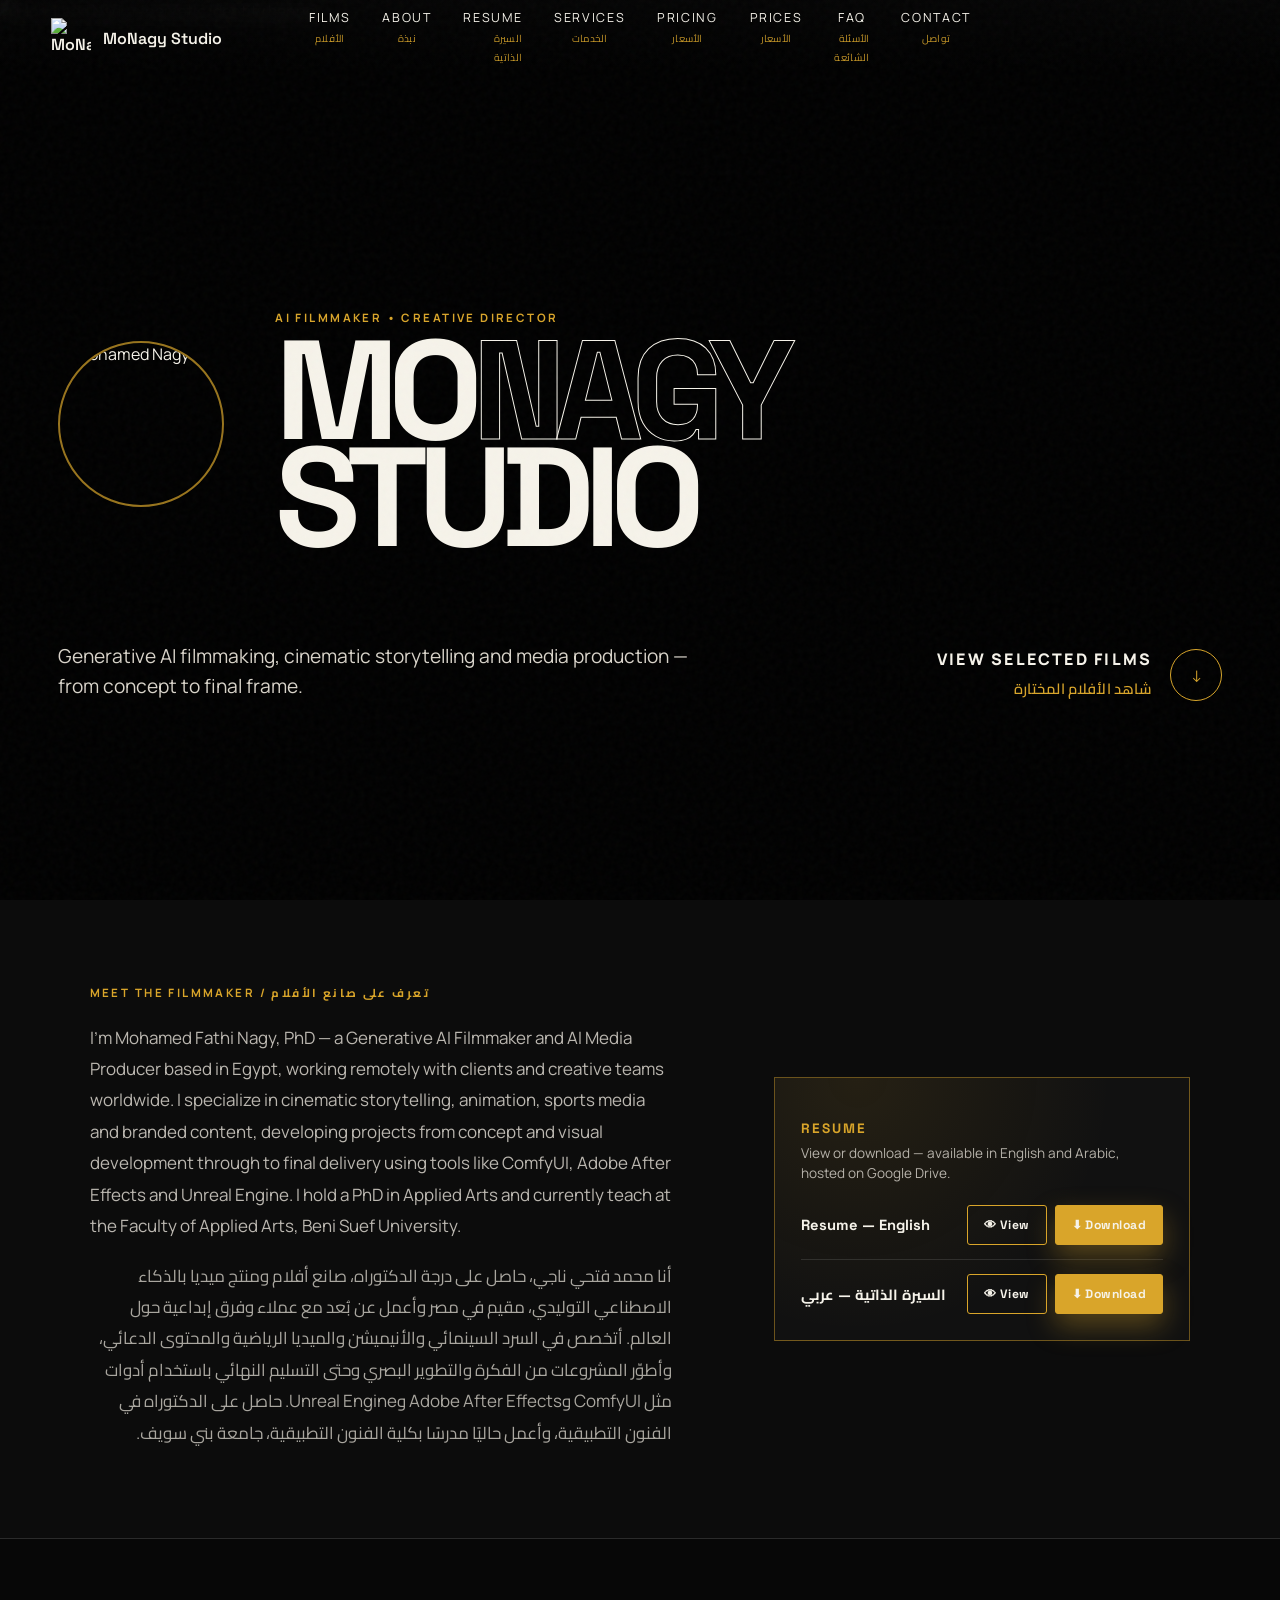
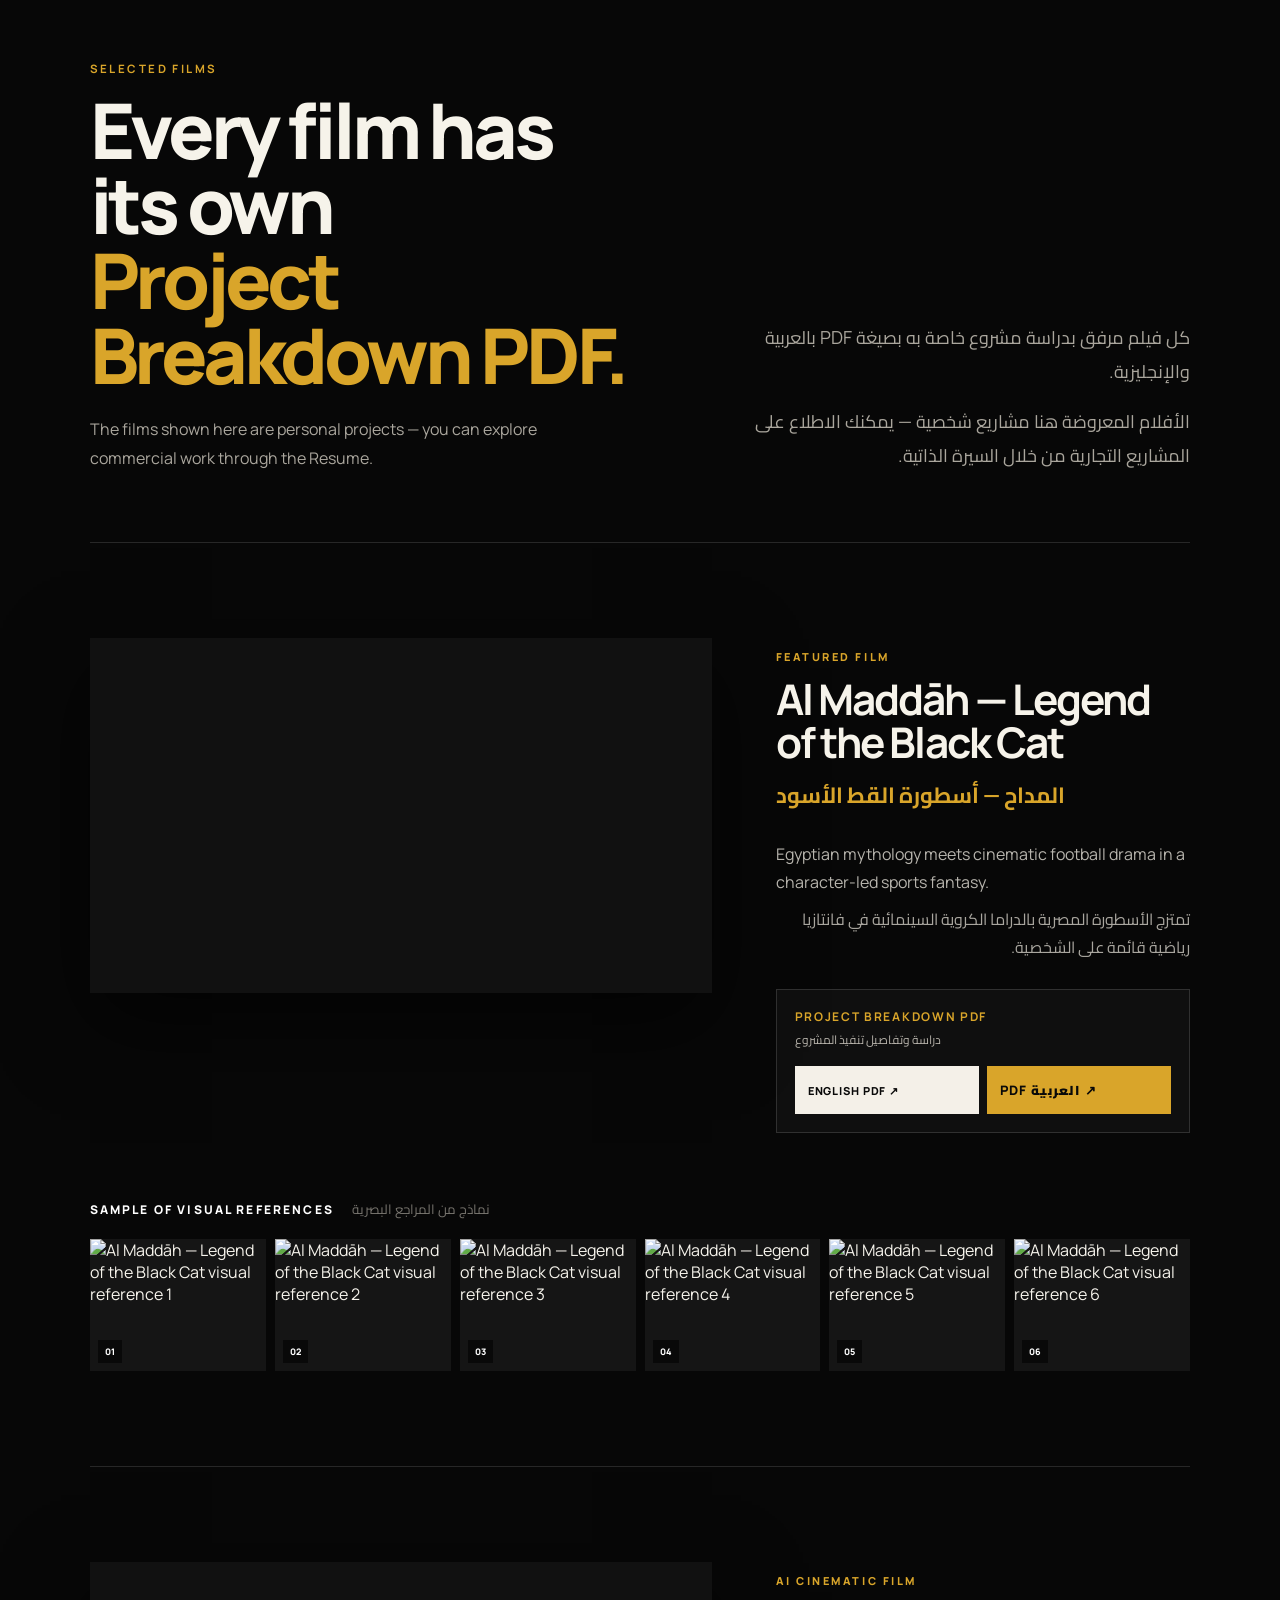
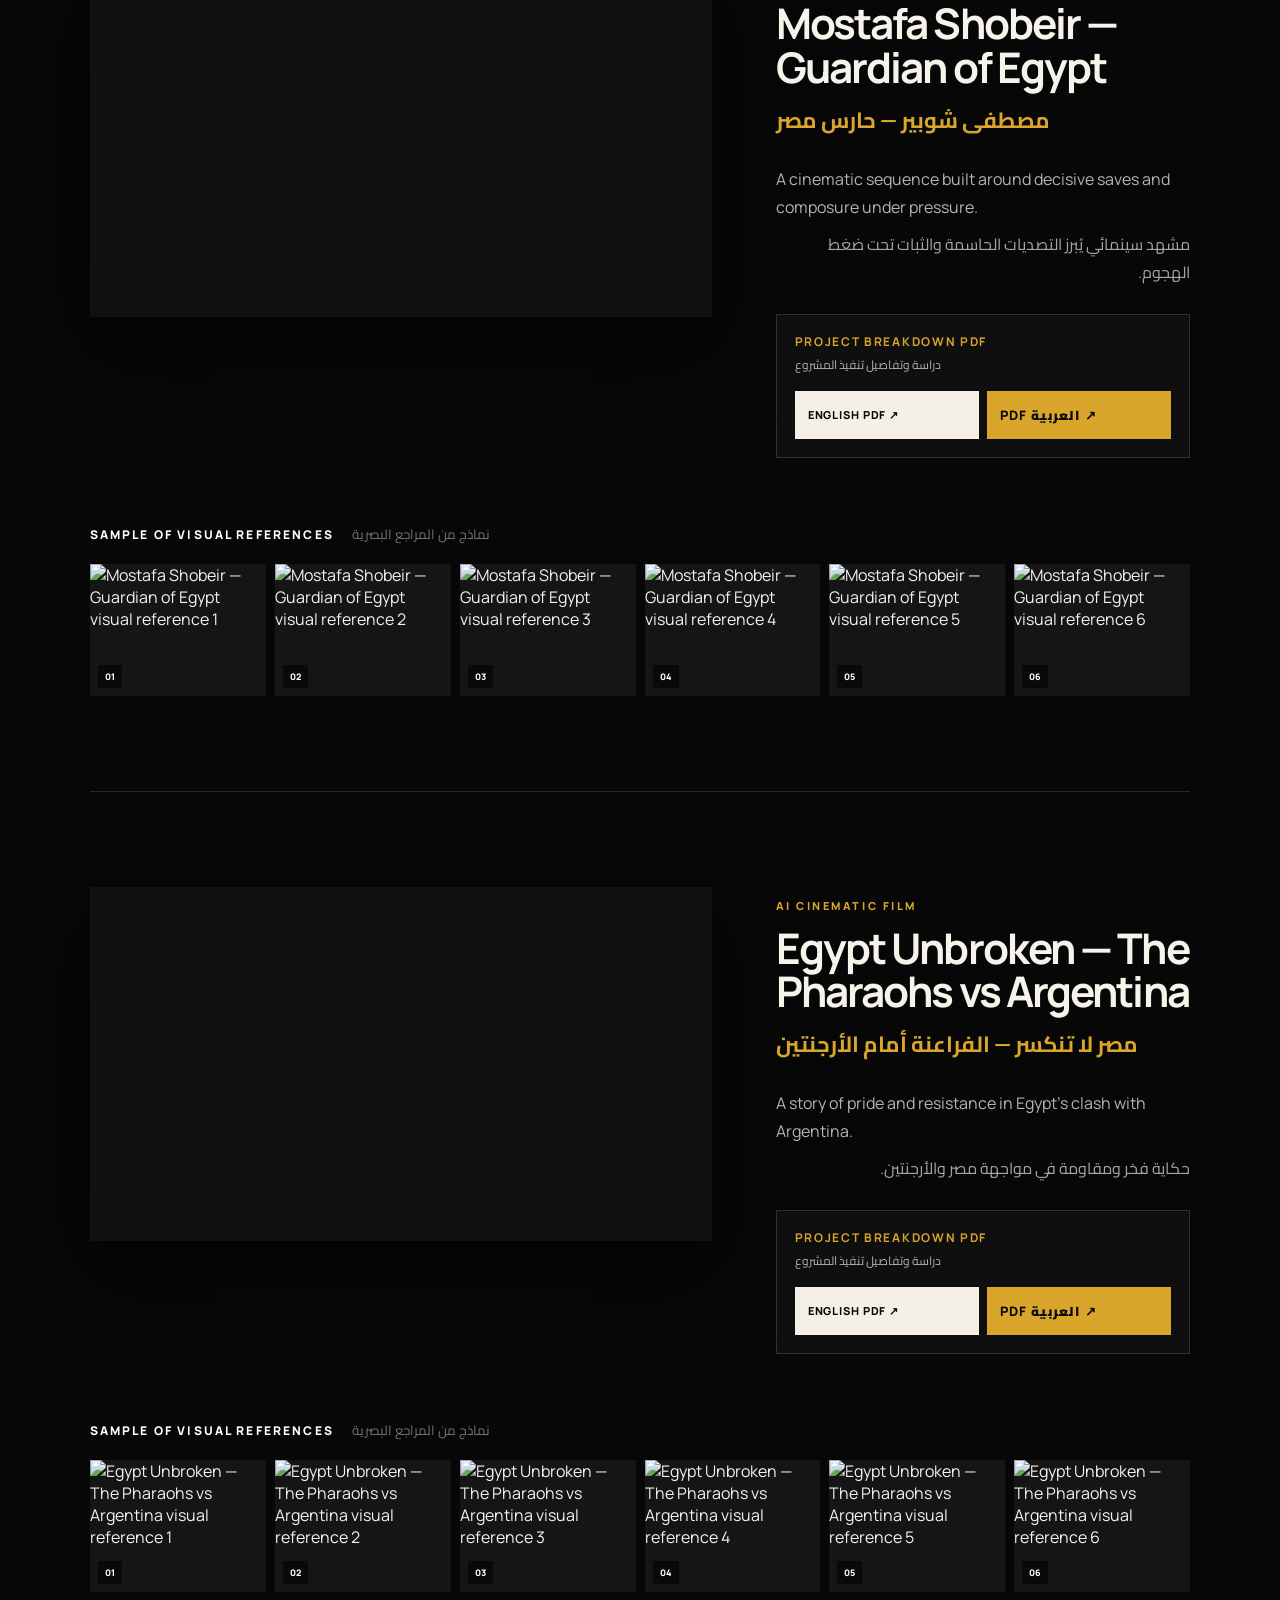
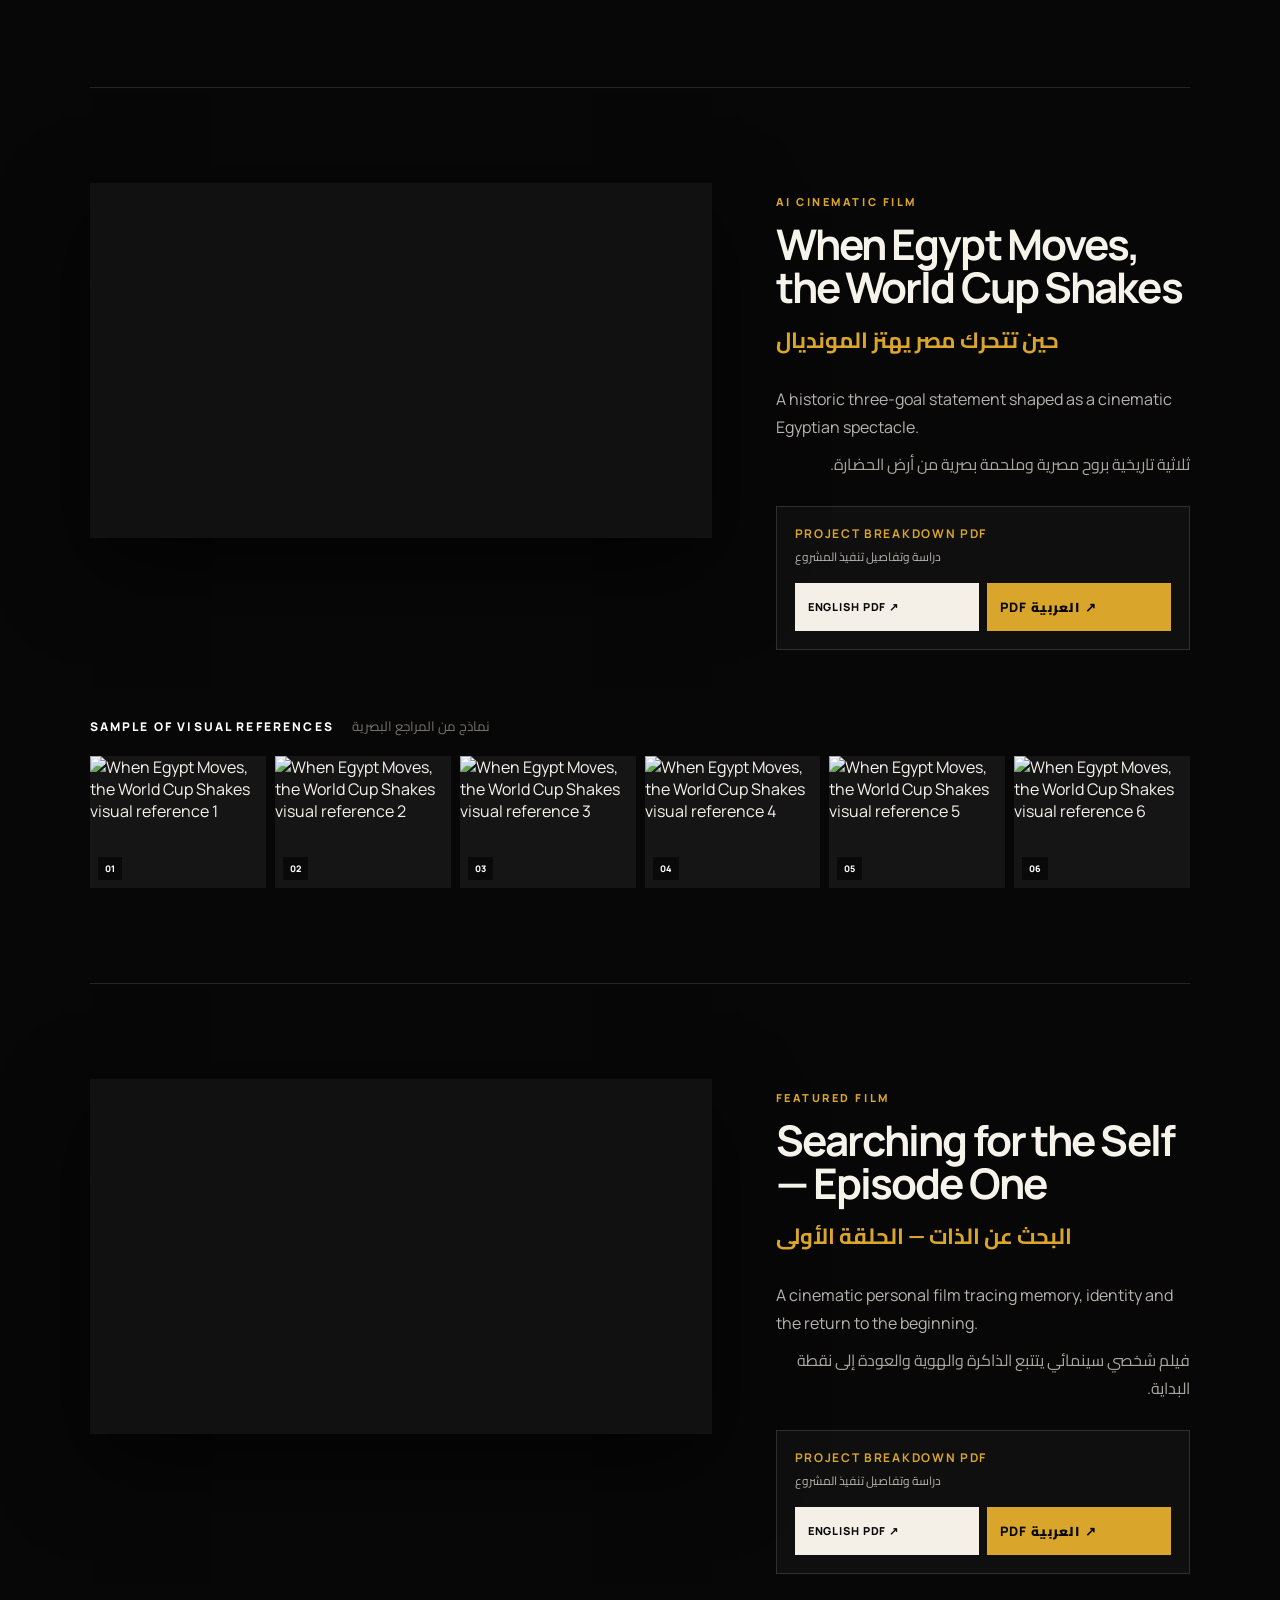
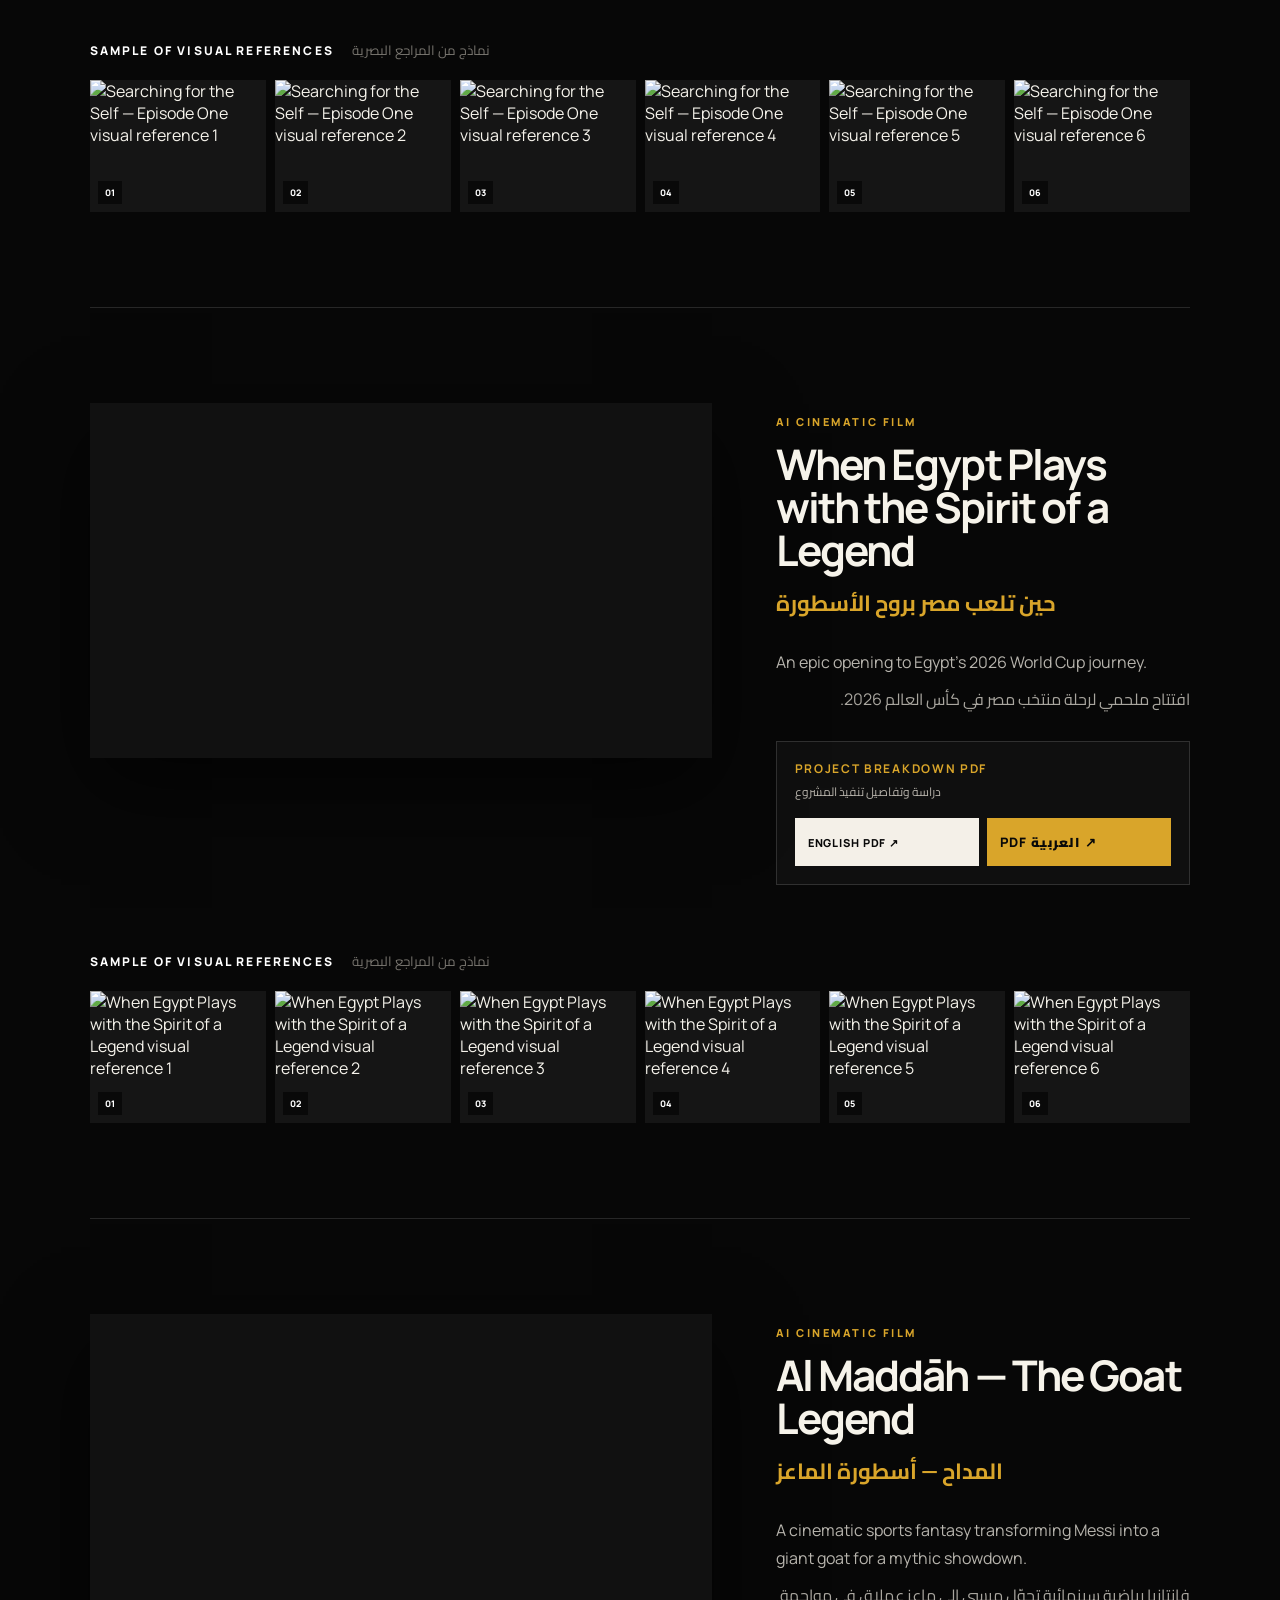
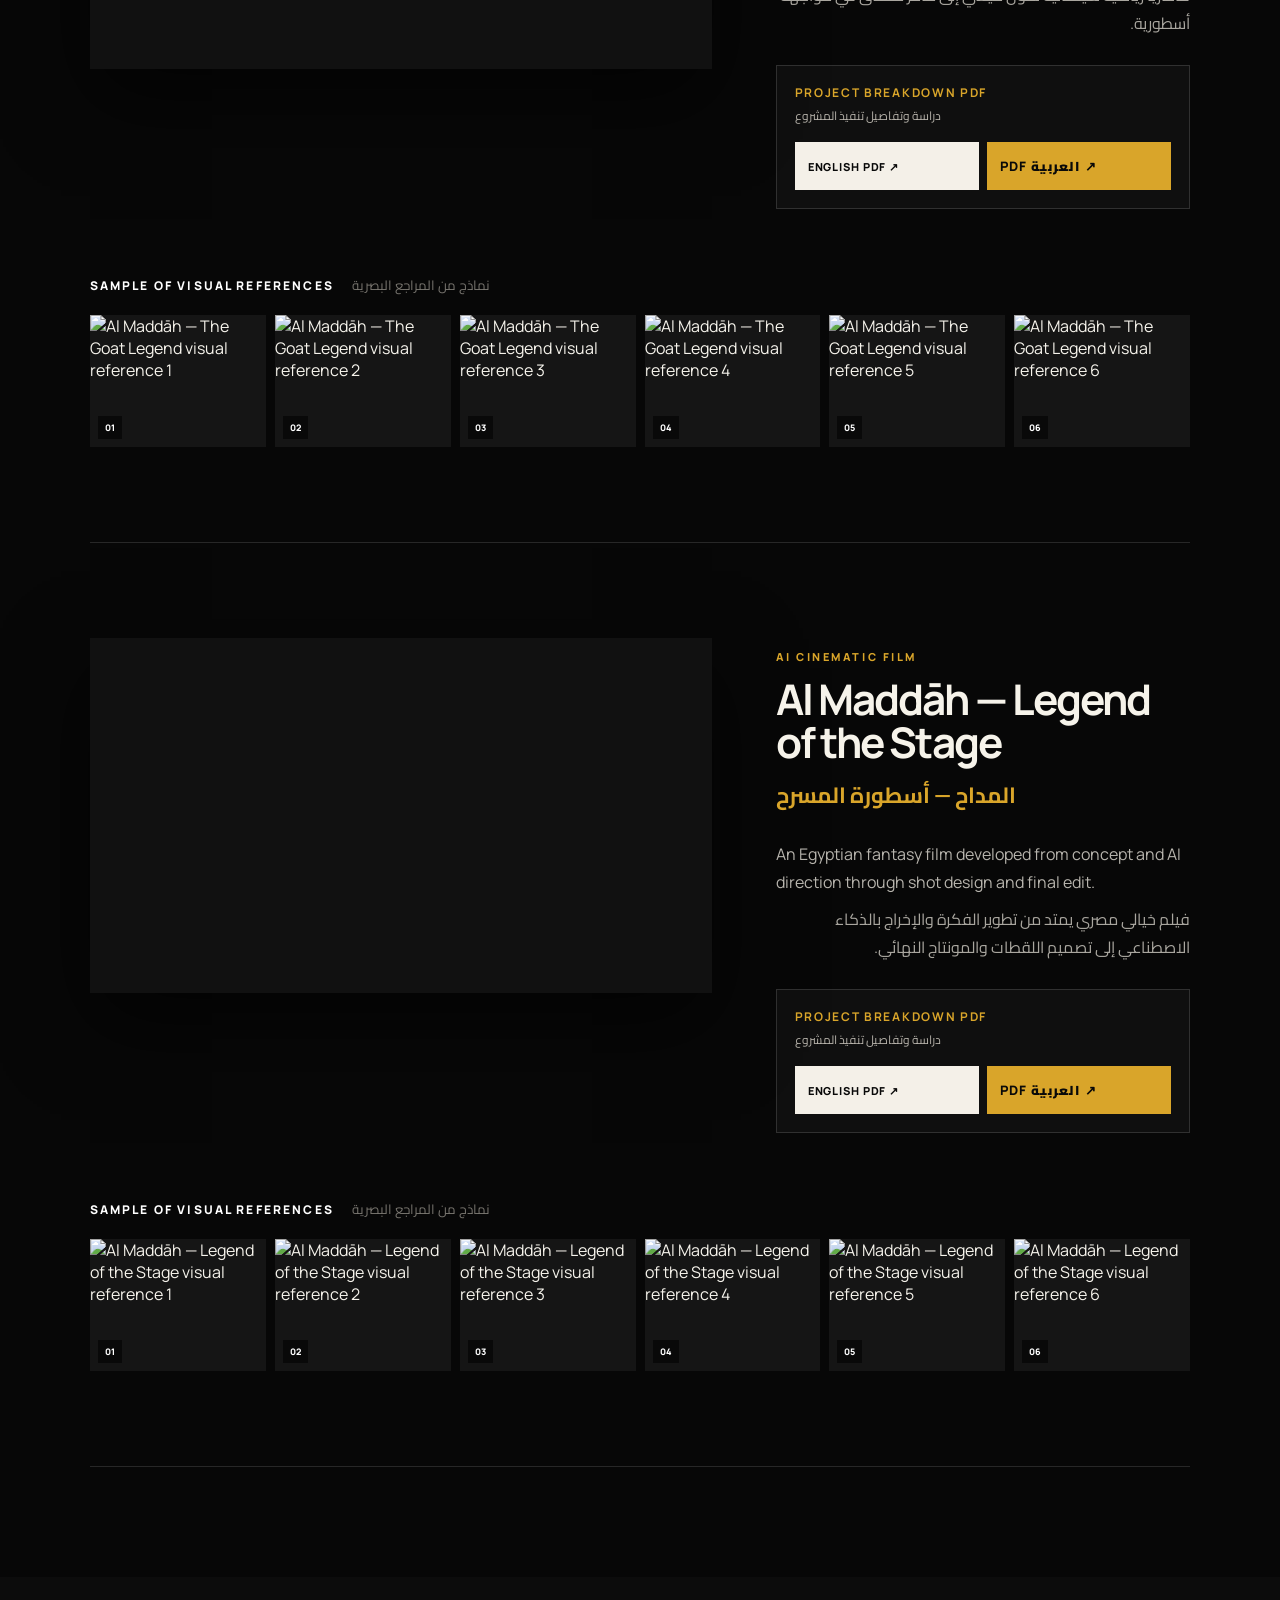
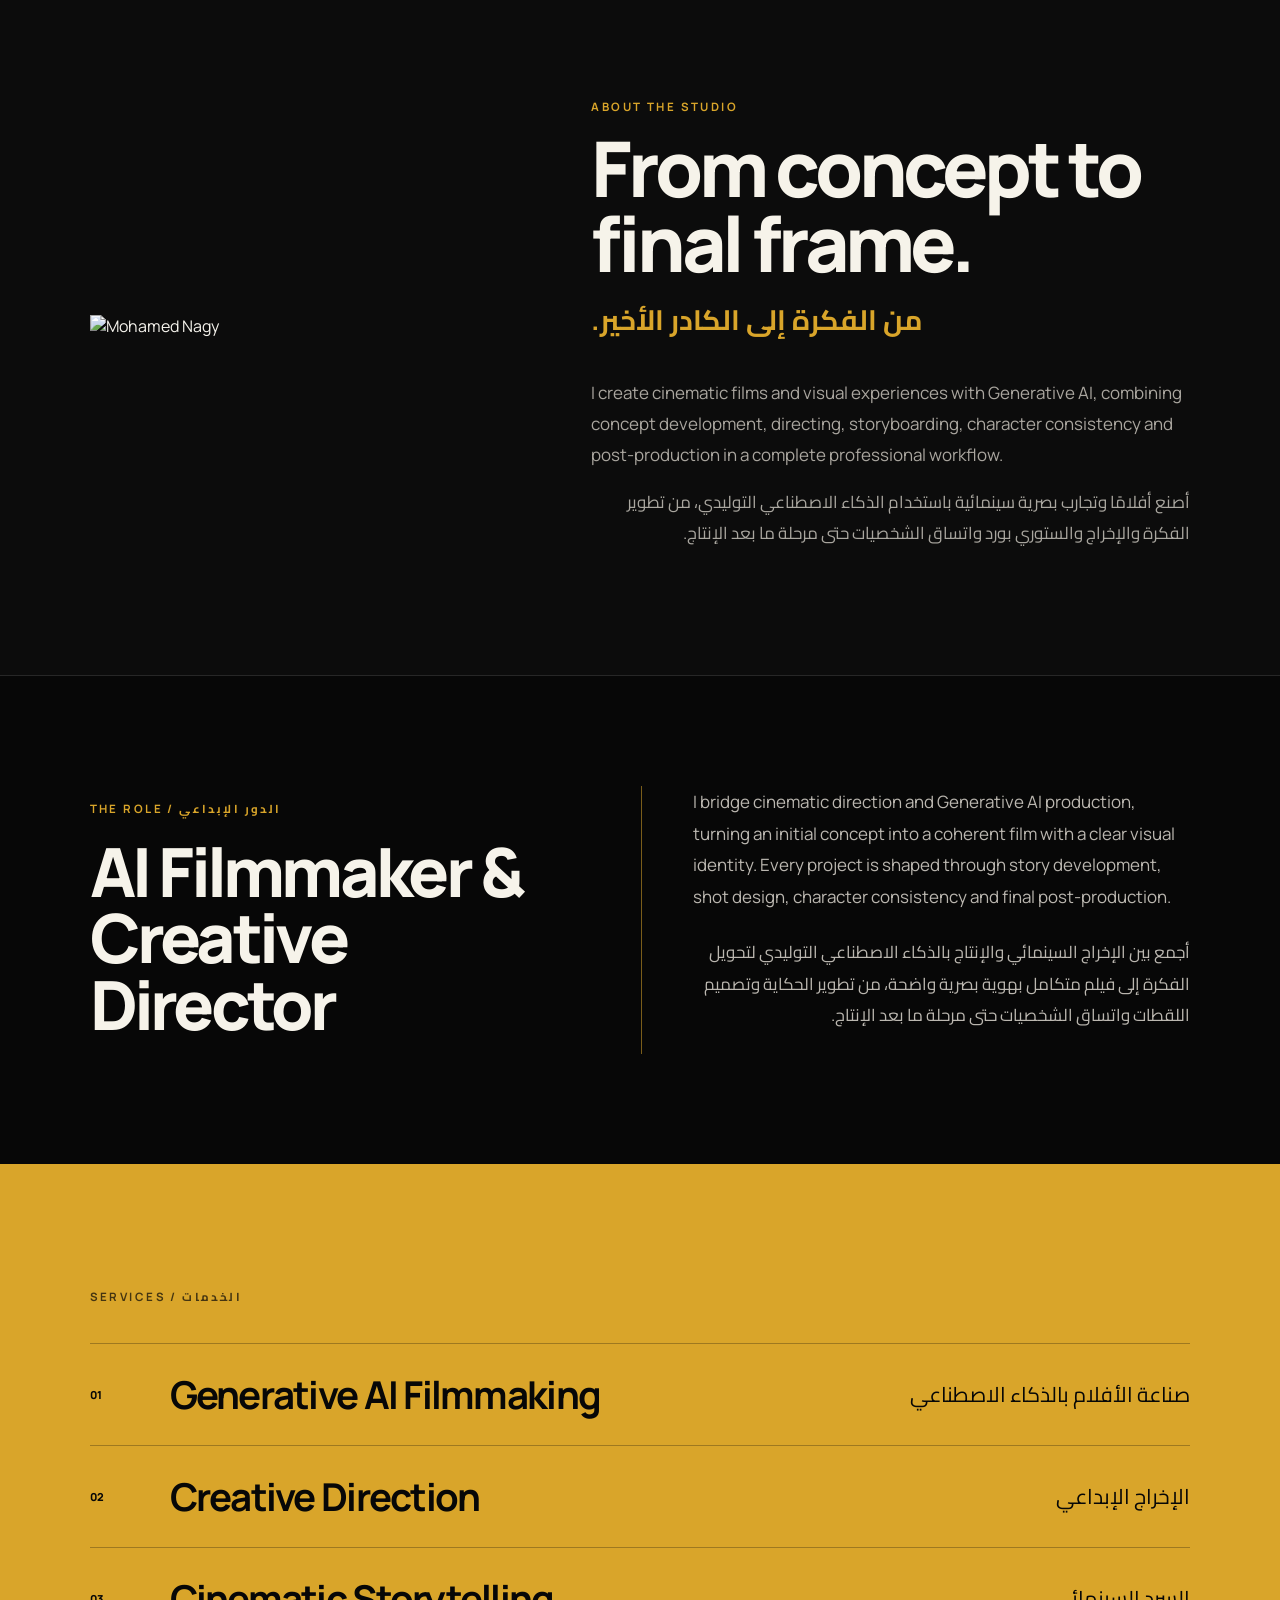
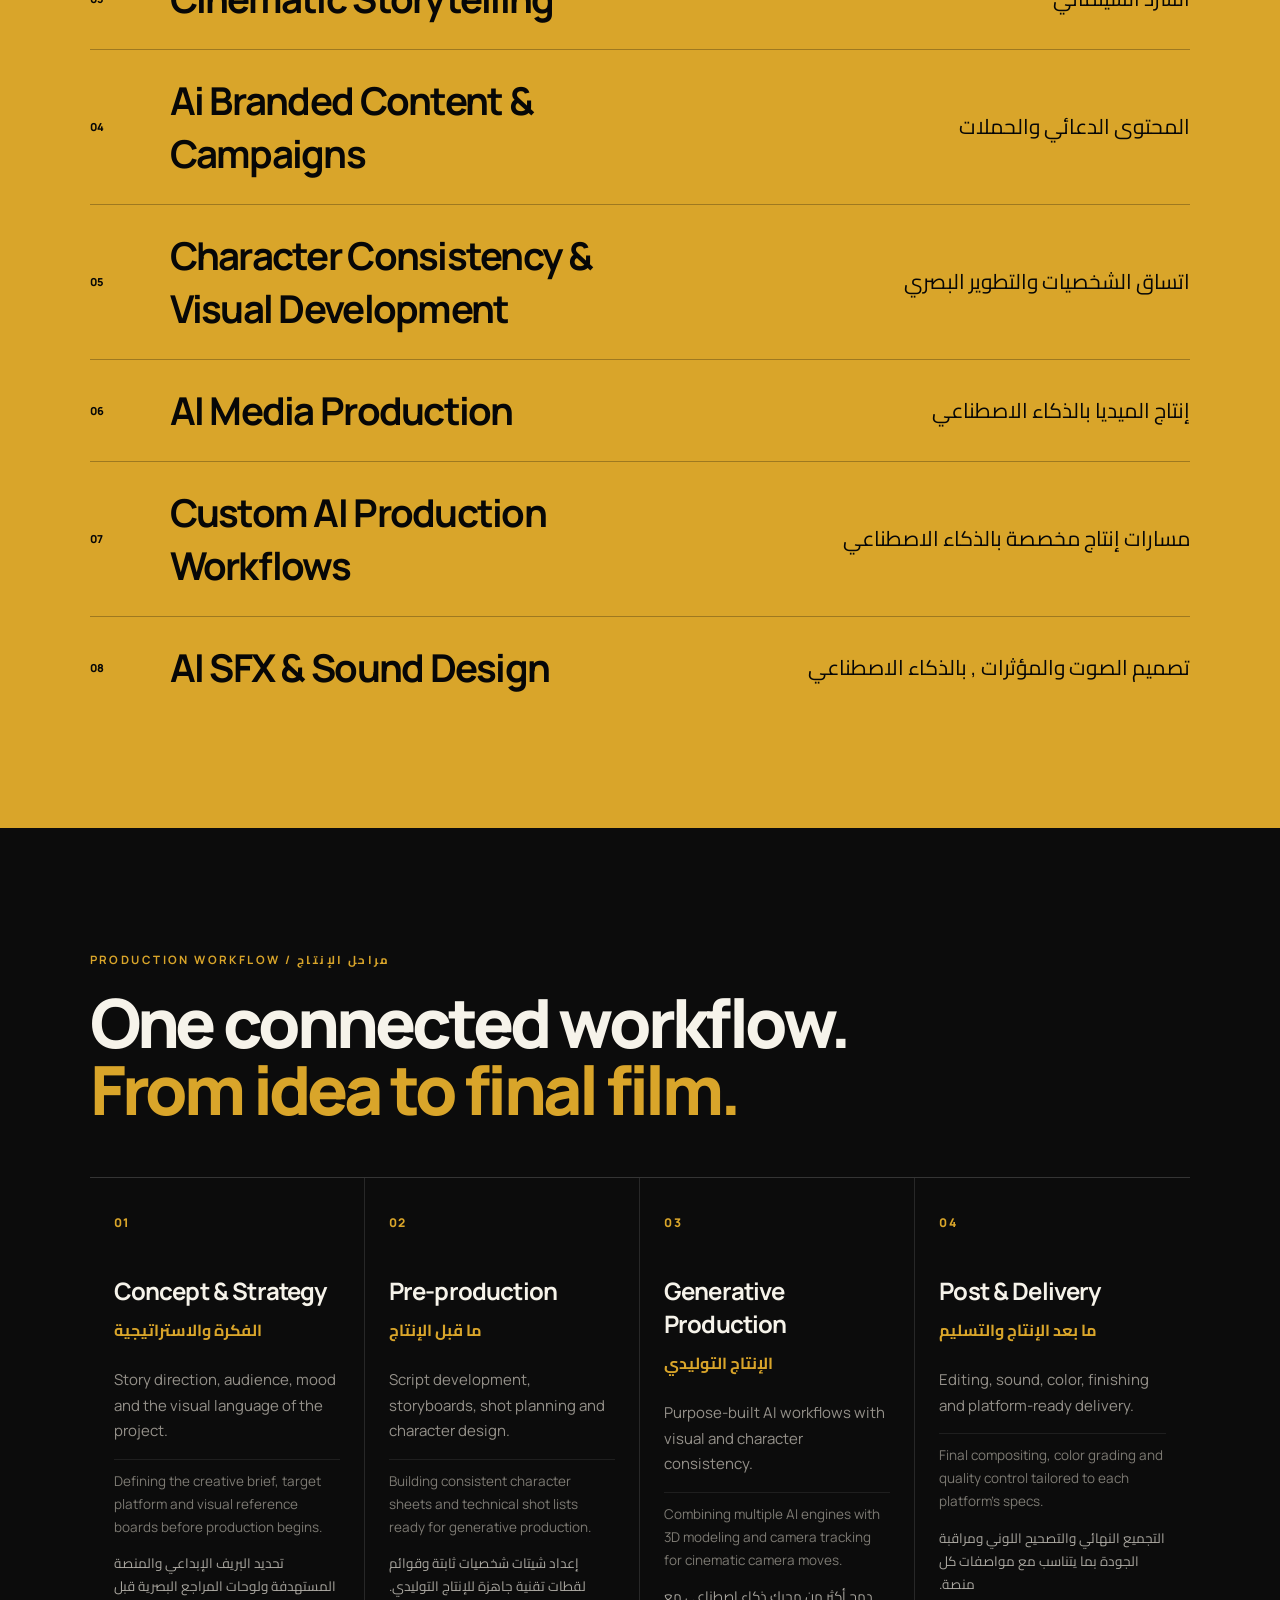
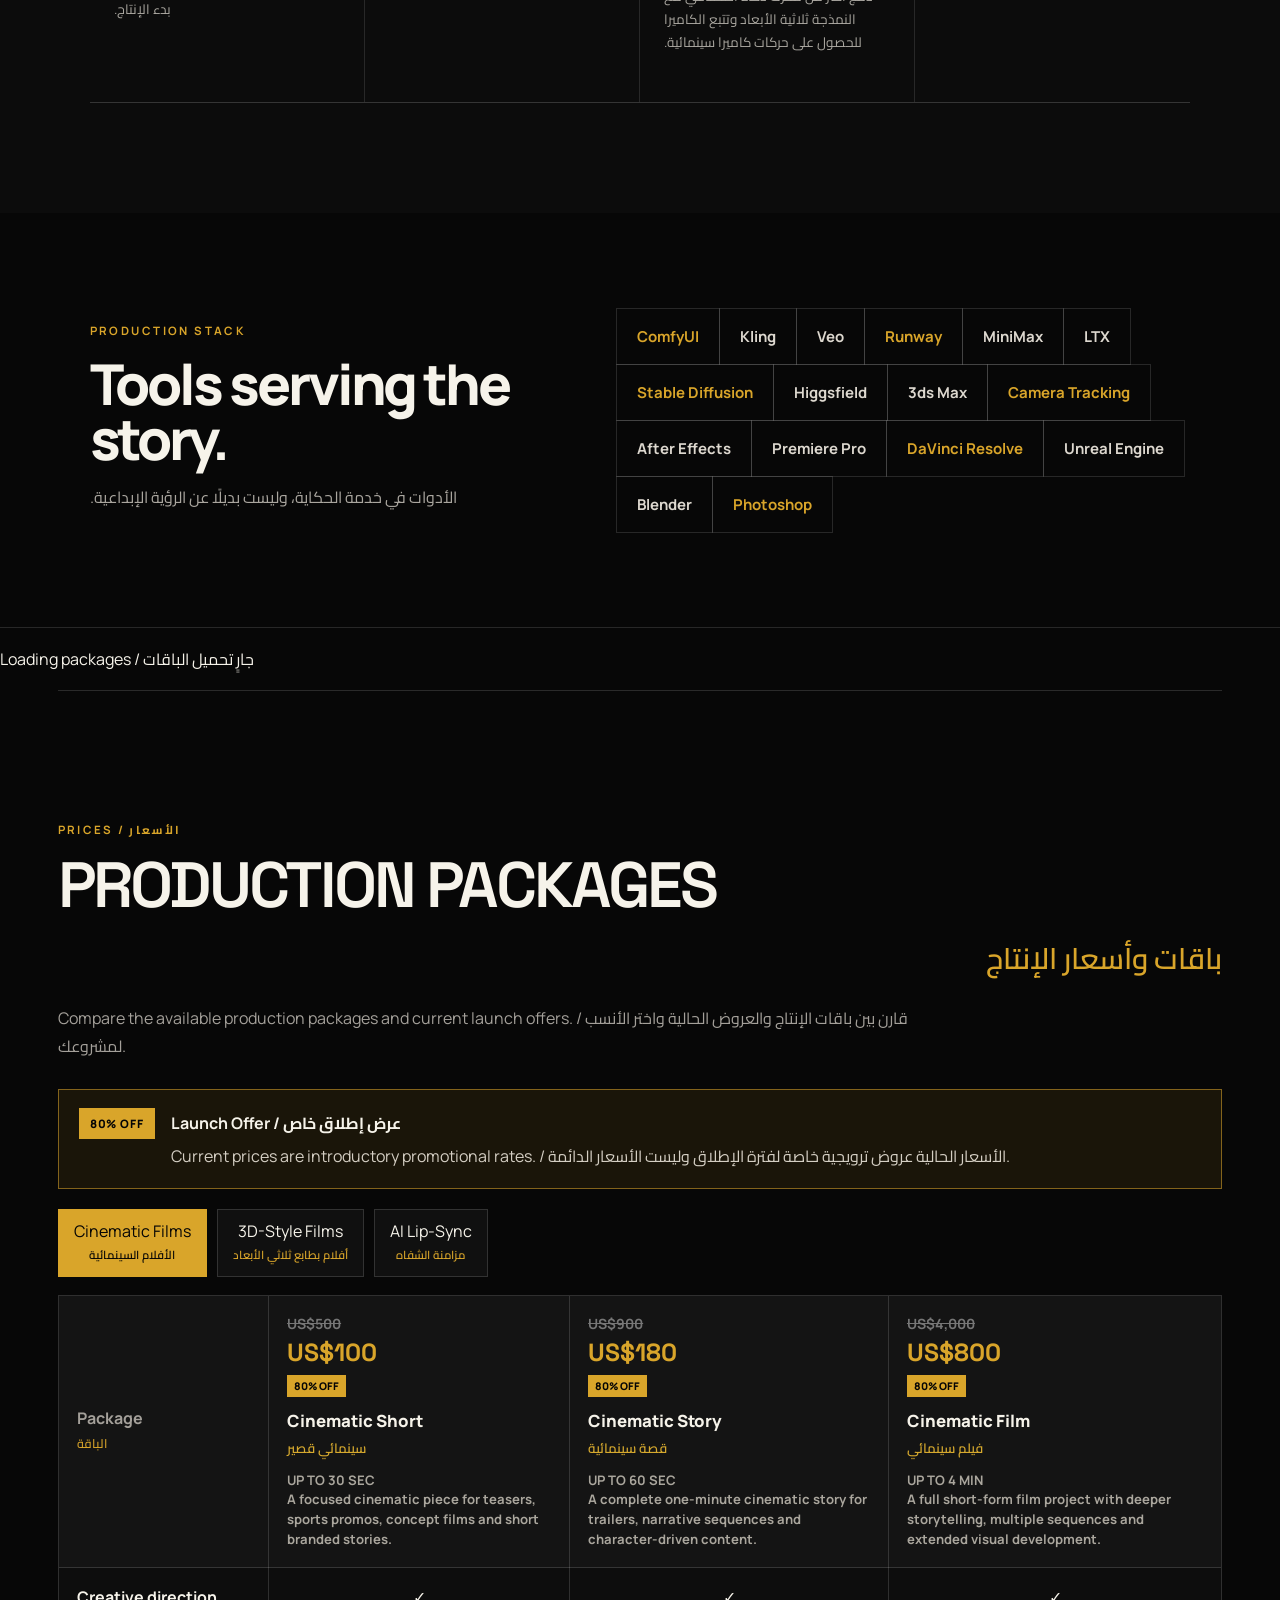
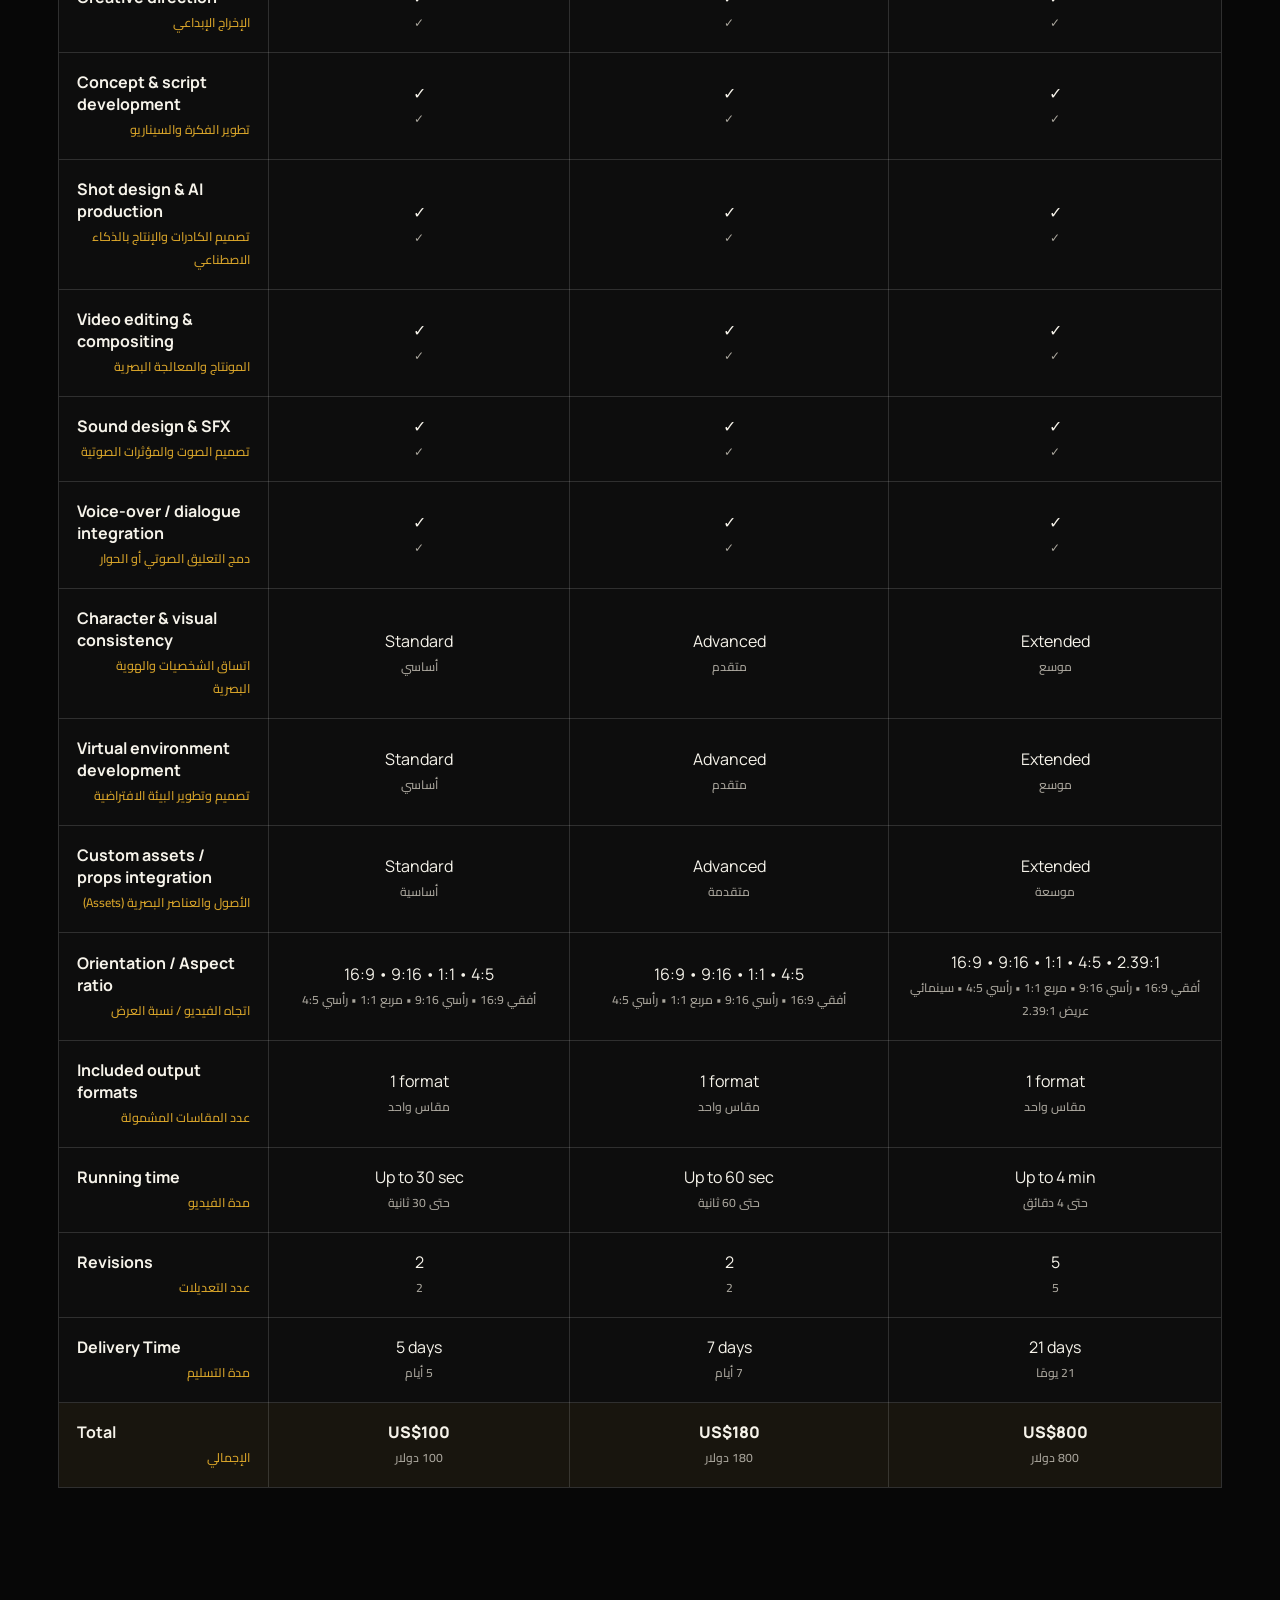
==== commit ccf970f9: "Redirect legacy pricing page into one-page portfolio sections" ====
--- a/pricing.html
+++ b/pricing.html
@@ -3,82 +3,22 @@
 <head>
   <meta charset="utf-8">
   <meta name="viewport" content="width=device-width,initial-scale=1">
-  <meta name="description" content="MoNagy Studio AI video production pricing packages.">
-  <title>MoNagy Studio — Pricing</title>
+  <meta name="robots" content="noindex">
+  <title>MoNagy Studio</title>
   <link rel="icon" type="image/png" href="assets/logo-mark.png">
-  <link rel="stylesheet" href="pricing.css">
+  <script>
+    (function () {
+      var hash = window.location.hash || "";
+      var target = "#prices";
+      if (/faq/i.test(hash)) target = "#faq";
+      window.location.replace("./" + target);
+    })();
+  </script>
 </head>
-<body>
-  <main class="pricing-page" id="pricingPage">
-    <header class="pricing-topbar">
-      <a class="pricing-brand" href="./"><img src="assets/logo-mark.png" alt="MoNagy Studio"><span>MoNagy Studio</span></a>
-      <div class="language-switch" role="group" aria-label="Language switcher">
-        <button type="button" data-lang="en" class="active">English</button>
-        <button type="button" data-lang="ar">العربية</button>
-      </div>
-    </header>
-
-    <section class="pricing-hero">
-      <p class="pricing-eyebrow" id="pricingEyebrow">AI VIDEO PRODUCTION</p>
-      <h1 id="pricingTitle">Compare packages</h1>
-      <p class="pricing-note" id="pricingNote"></p>
-    </section>
-
-    <section class="pricing-table-section" aria-labelledby="pricingTitle">
-      <div class="pricing-offer-banner" id="pricingOfferBanner" role="note">
-        <span class="pricing-offer-badge" id="pricingOfferBadge">LAUNCH OFFER</span>
-        <div>
-          <strong id="pricingOfferTitle">80% off standard package rates</strong>
-          <p id="pricingOfferText">Special introductory pricing for a limited launch period. These promotional rates are not the permanent standard prices and may be updated later.</p>
-        </div>
-      </div>
-      <div class="pricing-table-wrap">
-        <table class="pricing-table" id="pricingTable"></table>
-      </div>
-    </section>
-
-    <section class="service-overview-section" id="serviceOverviewSection" aria-labelledby="serviceOverviewTitle">
-      <div class="service-overview-heading">
-        <p class="pricing-eyebrow" id="serviceOverviewEyebrow">ABOUT THE SERVICE</p>
-        <h2 id="serviceOverviewTitle">High-End AI Cinematic Production</h2>
-        <p class="service-overview-subtitle" id="serviceOverviewSubtitle"></p>
-        <p class="service-overview-intro" id="serviceOverviewIntro"></p>
-      </div>
-      <div class="service-overview-grid">
-        <article>
-          <h3 id="serviceSummaryTitle"></h3>
-          <ul id="serviceSummaryList"></ul>
-        </article>
-        <article>
-          <h3 id="serviceIdealTitle"></h3>
-          <ul id="serviceIdealList"></ul>
-        </article>
-        <article>
-          <h3 id="serviceIncludesTitle"></h3>
-          <ul id="serviceIncludesList"></ul>
-        </article>
-      </div>
-      <div class="service-overview-note">
-        <h3 id="serviceNoteTitle"></h3>
-        <p id="serviceNote"></p>
-        <strong id="serviceCta"></strong>
-      </div>
-    </section>
-
-    <section class="pricing-faq-section" id="faqSection" aria-labelledby="faqTitle">
-      <div class="pricing-faq-heading">
-        <p class="pricing-eyebrow" id="faqEyebrow">FAQ</p>
-        <h2 id="faqTitle">Frequently Asked Questions</h2>
-        <p id="faqIntro"></p>
-      </div>
-      <div class="pricing-faq-list" id="faqList"></div>
-    </section>
-
-    <footer class="pricing-footer">
-      <a href="./">← Back to portfolio</a>
-      <span>MoNagy Studio</span>
-    </footer>
-  </main>
-  <script src="pricing.js"></script>
+<body style="margin:0;background:#070707;color:#f6f3ea;font-family:Arial,sans-serif">
+  <p style="padding:32px">Redirecting to the MoNagy Studio portfolio…</p>
+  <noscript>
+    <p style="padding:0 32px"><a href="./#prices" style="color:#d9a52a">Prices / الأسعار</a> · <a href="./#faq" style="color:#d9a52a">FAQ / الأسئلة الشائعة</a></p>
+  </noscript>
 </body>
 </html>
